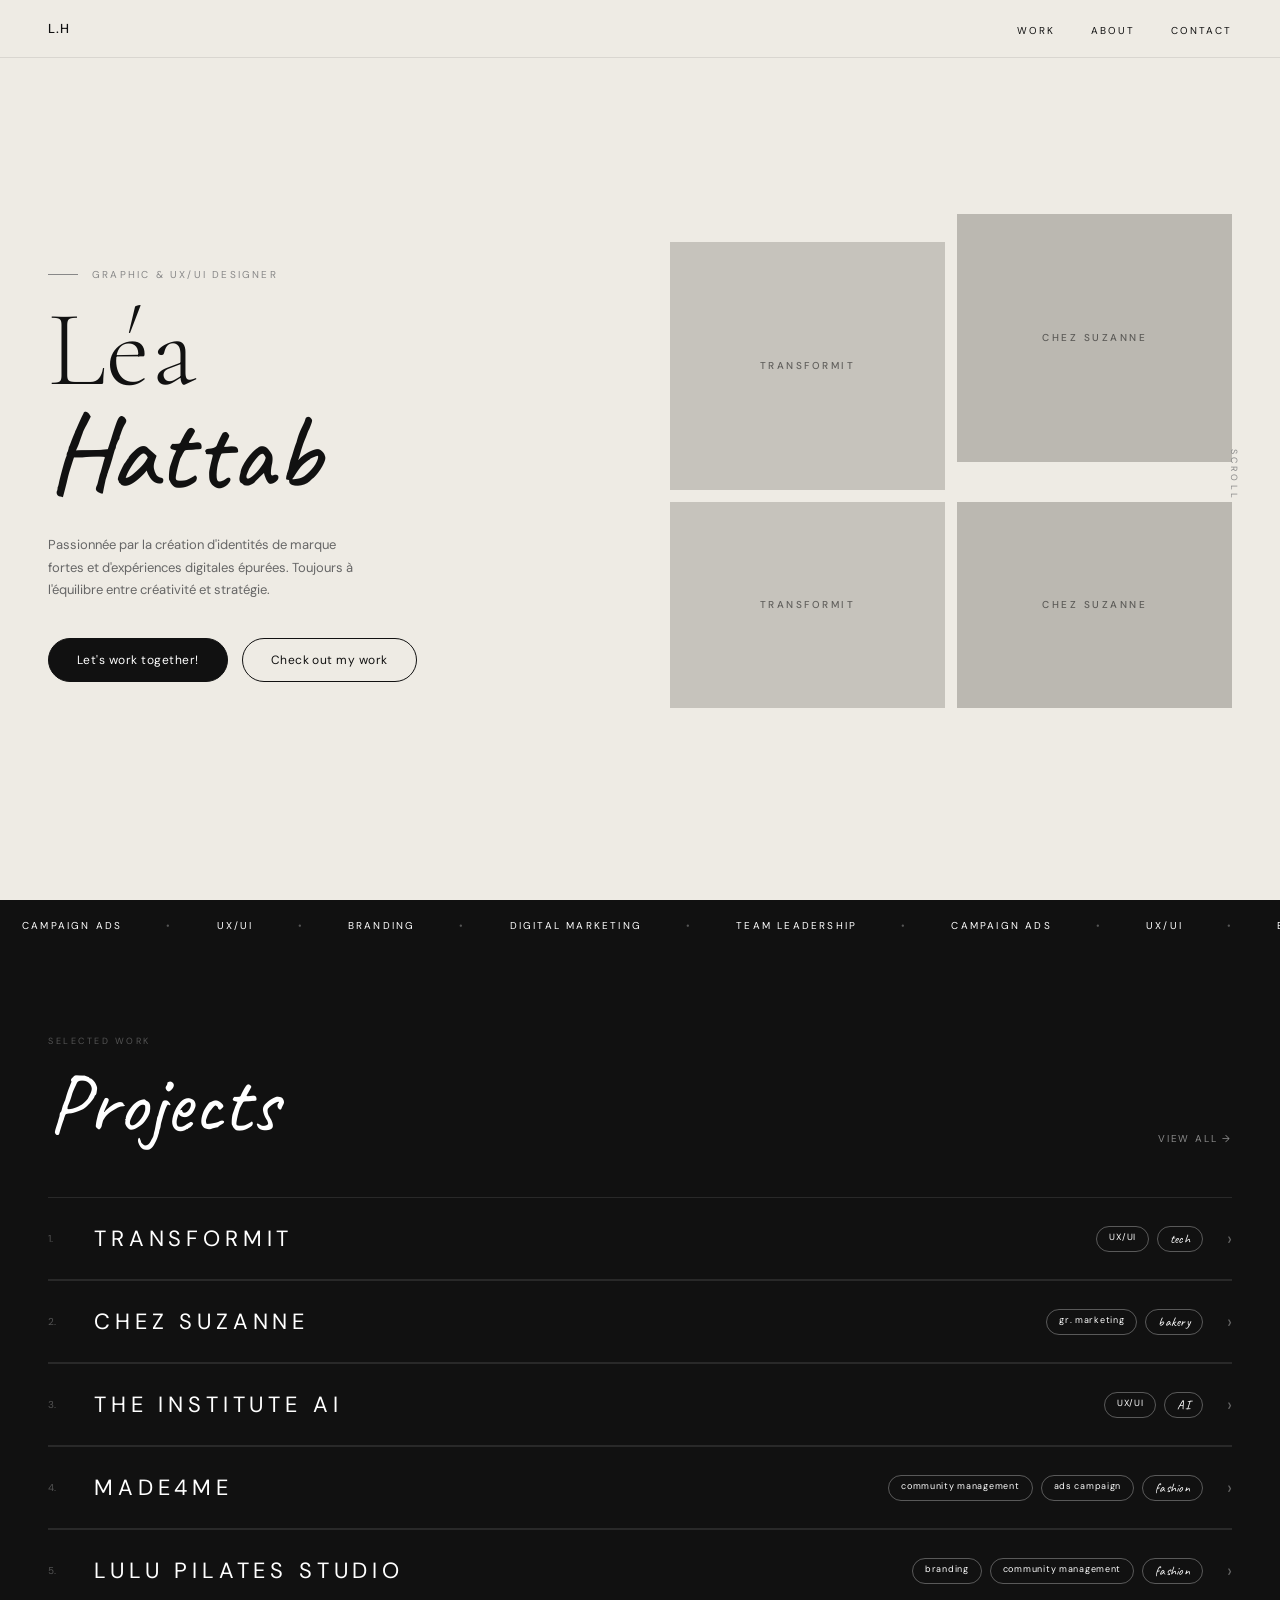
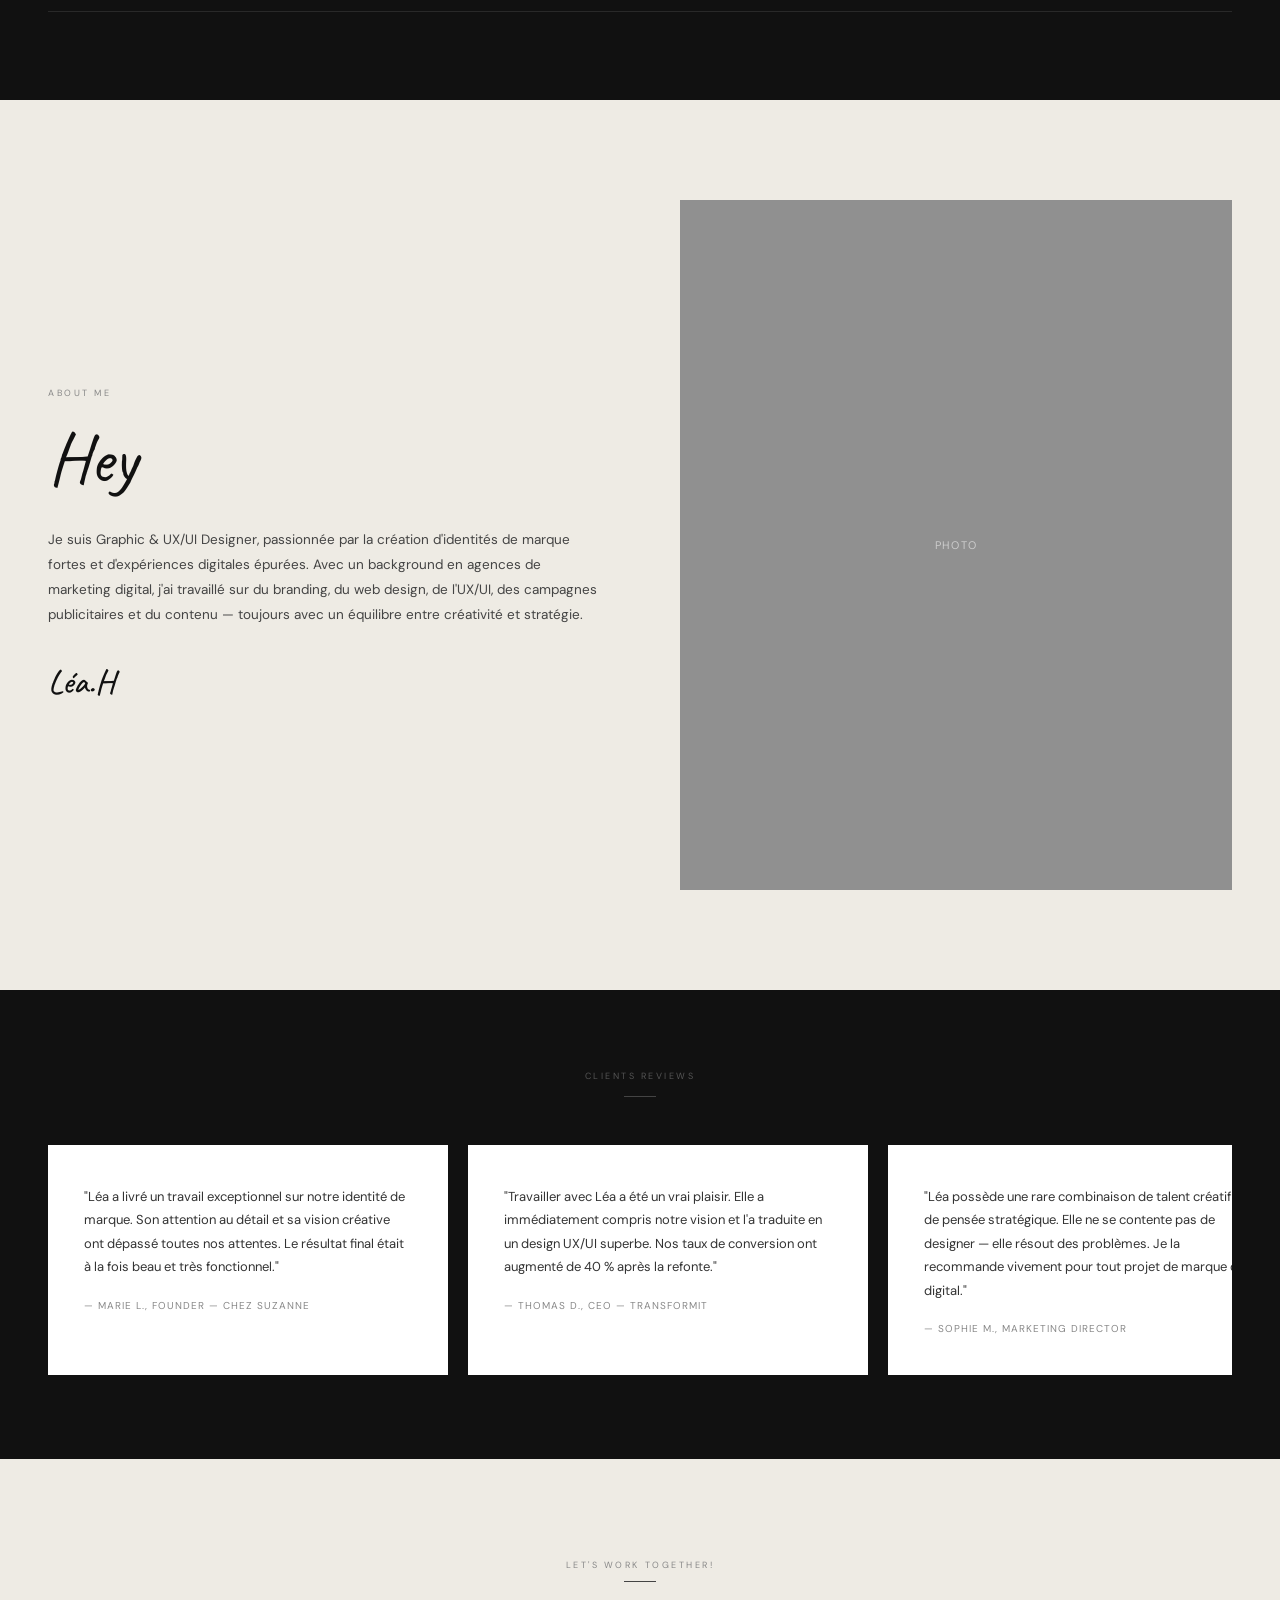
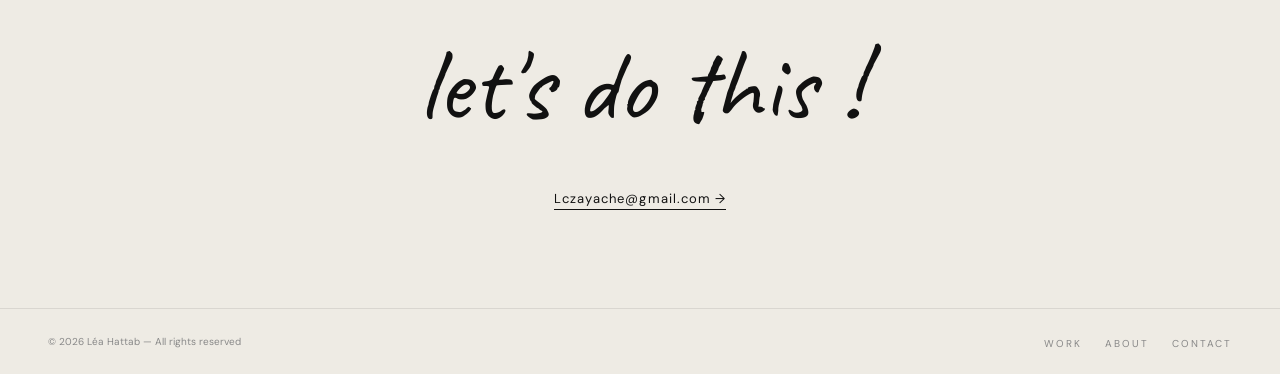
==== index.html @ 06b5f32e "Add index.html and GitHub Pages deploy workflow Renames entry point to index.html and adds Actions w" ====
<!DOCTYPE html>
<html lang="fr">
<head>
  <meta charset="UTF-8">
  <meta name="viewport" content="width=device-width, initial-scale=1.0">
  <title>Léa Hattab — Graphic & UX/UI Designer</title>
  <link rel="preconnect" href="https://fonts.googleapis.com">
  <link rel="preconnect" href="https://fonts.gstatic.com" crossorigin>
  <link href="https://fonts.googleapis.com/css2?family=Cormorant+Garamond:ital,wght@0,300;0,400;1,300;1,400&family=Caveat:wght@400;500;600&family=DM+Sans:ital,wght@0,300;0,400;0,500;1,300&display=swap" rel="stylesheet">
  <style>
    *, *::before, *::after { box-sizing: border-box; margin: 0; padding: 0; }

    :root {
      --cream: #eeebe4;
      --dark:  #111111;
      --gray:  #888888;
      --light-border: rgba(0,0,0,0.09);
      --dark-border:  rgba(255,255,255,0.1);
    }

    html { scroll-behavior: smooth; }

    body {
      font-family: 'DM Sans', sans-serif;
      background: var(--cream);
      color: var(--dark);
      overflow-x: hidden;
    }

    /* ─── PAGES ──────────────────────────────────────── */
    .page { display: none; }
    .page.active { display: block; }

    /* ─── NAV ────────────────────────────────────────── */
    nav {
      position: fixed; top: 0; left: 0; right: 0; z-index: 200;
      display: flex; justify-content: space-between; align-items: center;
      padding: 18px 48px;
      background: var(--cream);
      border-bottom: 1px solid var(--light-border);
    }

    .logo {
      font-family: 'DM Sans', sans-serif;
      font-size: 13px; font-weight: 500;
      letter-spacing: 0.08em;
      text-decoration: none; color: var(--dark); cursor: pointer;
    }

    .nav-links { display: flex; gap: 36px; list-style: none; }
    .nav-links a {
      font-size: 10px; font-weight: 400;
      letter-spacing: 0.2em; text-transform: uppercase;
      text-decoration: none; color: var(--dark);
      transition: opacity .2s;
    }
    .nav-links a:hover { opacity: .45; }

    /* ─── HERO ───────────────────────────────────────── */
    .hero {
      min-height: 100vh;
      padding: 130px 48px 80px;
      display: grid;
      grid-template-columns: 1fr 1fr;
      gap: 60px;
      align-items: center;
    }

    .hero-label {
      display: flex; align-items: center; gap: 14px;
      font-size: 10px; letter-spacing: 0.22em; text-transform: uppercase;
      color: var(--gray); margin-bottom: 20px;
    }
    .hero-label::before {
      content: ''; display: block;
      width: 30px; height: 1px; background: var(--gray);
    }

    .hero-name { margin-bottom: 28px; line-height: 1; }
    .hero-name .first {
      display: block;
      font-family: 'Cormorant Garamond', serif;
      font-weight: 300; font-size: clamp(70px, 9vw, 108px);
      line-height: .9; letter-spacing: .01em;
    }
    .hero-name .last {
      display: block;
      font-family: 'Caveat', cursive;
      font-weight: 500; font-size: clamp(70px, 9vw, 108px);
      line-height: 1;
    }

    .hero-bio {
      font-size: 13px; line-height: 1.75; color: #666;
      max-width: 310px; margin-bottom: 36px;
    }

    .hero-btns { display: flex; gap: 14px; flex-wrap: wrap; }

    .btn-dark {
      background: var(--dark); color: #fff;
      border: 1.5px solid var(--dark);
      padding: 13px 28px; border-radius: 50px;
      font-family: 'DM Sans', sans-serif;
      font-size: 12px; letter-spacing: .04em;
      cursor: pointer; text-decoration: none;
      transition: opacity .2s;
    }
    .btn-dark:hover { opacity: .75; }

    .btn-outline {
      background: transparent; color: var(--dark);
      border: 1.5px solid var(--dark);
      padding: 13px 28px; border-radius: 50px;
      font-family: 'DM Sans', sans-serif;
      font-size: 12px; letter-spacing: .04em;
      cursor: pointer; text-decoration: none;
      transition: background .2s, color .2s;
    }
    .btn-outline:hover { background: var(--dark); color: #fff; }

    /* hero right grid */
    .hero-grid {
      display: grid;
      grid-template-columns: 1fr 1fr;
      gap: 12px;
      position: relative;
    }

    .hg-item {
      background: #c6c3bc;
      display: flex; align-items: center; justify-content: center;
      overflow: hidden; cursor: pointer;
      transition: opacity .2s;
    }
    .hg-item:hover { opacity: .8; }
    .hg-item:nth-child(1) { aspect-ratio: 1/.9; }
    .hg-item:nth-child(2) { aspect-ratio: 1/.9; margin-top: -28px; background: #bbb8b1; }
    .hg-item:nth-child(3) { aspect-ratio: 1/.75; }
    .hg-item:nth-child(4) { aspect-ratio: 1/.75; background: #bbb8b1; }
    .hg-item span {
      font-size: 10px; letter-spacing: .25em; font-weight: 500;
      color: var(--dark); opacity: .55;
    }

    .scroll-hint {
      position: absolute; right: -28px; top: 50%;
      transform: translateY(-50%) rotate(90deg);
      font-size: 9px; letter-spacing: .35em; text-transform: uppercase;
      color: var(--gray); white-space: nowrap;
    }

    /* ─── TICKER ─────────────────────────────────────── */
    .ticker {
      background: var(--dark); padding: 13px 0;
      overflow: hidden; white-space: nowrap;
    }
    .ticker-track {
      display: inline-flex;
      animation: ticker-scroll 22s linear infinite;
    }
    .ticker-item {
      font-size: 10px; letter-spacing: .22em; text-transform: uppercase;
      color: #fff; padding: 0 22px;
    }
    .ticker-sep { color: #555; }
    @keyframes ticker-scroll {
      from { transform: translateX(0); }
      to   { transform: translateX(-50%); }
    }

    /* ─── SECTION SHARED ─────────────────────────────── */
    .section-label {
      font-size: 9px; letter-spacing: .28em; text-transform: uppercase;
      color: var(--gray); margin-bottom: 14px;
    }

    /* ─── PROJECTS LIST ──────────────────────────────── */
    .projects-wrap {
      background: var(--dark); color: #fff;
      padding: 88px 48px 88px;
    }

    .projects-header {
      display: flex; justify-content: space-between;
      align-items: flex-end; margin-bottom: 52px;
    }

    .script-title {
      font-family: 'Caveat', cursive;
      font-weight: 400; font-size: clamp(52px, 7vw, 84px);
      line-height: 1;
    }

    .view-all {
      font-size: 10px; letter-spacing: .18em; text-transform: uppercase;
      color: rgba(255,255,255,.5); text-decoration: none;
      transition: color .2s;
    }
    .view-all:hover { color: #fff; }

    .project-list { list-style: none; }

    .proj-item {
      display: flex; align-items: center; gap: 24px;
      padding: 26px 0;
      border-top: 1px solid var(--dark-border);
      cursor: pointer; text-decoration: none; color: #fff;
      transition: opacity .2s;
    }
    .proj-item:last-child { border-bottom: 1px solid var(--dark-border); }
    .proj-item:hover { opacity: .6; }

    .proj-num { font-size: 10px; color: #555; width: 22px; flex-shrink: 0; }
    .proj-name {
      font-size: clamp(15px, 2.2vw, 22px);
      letter-spacing: .22em; text-transform: uppercase;
      font-weight: 400; flex: 1;
    }
    .proj-tags { display: flex; gap: 8px; flex-wrap: wrap; }

    .tag {
      font-size: 9px; letter-spacing: .08em;
      border: 1px solid rgba(255,255,255,.3);
      border-radius: 50px; padding: 4px 12px;
      white-space: nowrap;
    }
    .tag.cursive {
      font-family: 'Caveat', cursive;
      font-size: 13px; letter-spacing: .02em;
    }

    .proj-arrow { font-size: 18px; opacity: .35; }

    /* ─── ABOUT ──────────────────────────────────────── */
    .about-wrap {
      padding: 100px 48px;
      display: grid; grid-template-columns: 1fr 1fr;
      gap: 80px; align-items: center;
    }

    .about-hey {
      font-family: 'Caveat', cursive;
      font-size: clamp(52px, 7vw, 72px);
      font-weight: 400; margin-bottom: 24px;
    }

    .about-text {
      font-size: 13.5px; line-height: 1.85; color: #444;
      margin-bottom: 32px;
    }

    .about-sig {
      font-family: 'Caveat', cursive;
      font-size: 34px; font-weight: 500;
    }

    .about-photo {
      width: 100%; aspect-ratio: 4/5;
      background: #999; overflow: hidden;
    }
    .about-photo img {
      width: 100%; height: 100%;
      object-fit: cover; filter: grayscale(100%);
    }

    /* ─── REVIEWS ────────────────────────────────────── */
    .reviews-wrap {
      background: var(--dark); color: #fff;
      padding: 80px 48px;
    }
    .reviews-wrap .section-label { color: #555; text-align: center; }

    .divider {
      width: 32px; height: 1px;
      background: #444; margin: 10px auto 48px;
    }

    .reviews-track {
      display: flex; gap: 20px;
      overflow-x: auto; scroll-snap-type: x mandatory;
      scrollbar-width: none; padding-bottom: 4px;
    }
    .reviews-track::-webkit-scrollbar { display: none; }

    .review-card {
      background: #fff; color: var(--dark);
      padding: 40px 36px;
      min-width: 360px; max-width: 400px;
      flex-shrink: 0; scroll-snap-align: start;
    }
    .review-text {
      font-size: 13px; line-height: 1.8; color: #333;
      margin-bottom: 20px;
    }
    .review-author {
      font-size: 10px; letter-spacing: .1em;
      text-transform: uppercase; color: #888;
    }

    /* ─── CONTACT ────────────────────────────────────── */
    .contact-wrap {
      padding: 100px 48px;
      text-align: center;
    }
    .contact-wrap .section-label { margin-bottom: 10px; }

    .contact-title {
      font-family: 'Caveat', cursive;
      font-size: clamp(56px, 9vw, 104px);
      font-weight: 400; line-height: 1.05;
      margin-bottom: 48px;
    }

    .contact-email {
      font-size: 13px; letter-spacing: .08em;
      color: var(--dark); text-decoration: none;
      border-bottom: 1px solid var(--dark);
      padding-bottom: 2px; transition: opacity .2s;
    }
    .contact-email:hover { opacity: .45; }

    /* ─── FOOTER ─────────────────────────────────────── */
    footer {
      border-top: 1px solid var(--light-border);
      padding: 22px 48px;
      display: flex; justify-content: space-between; align-items: center;
    }
    .footer-copy { font-size: 10px; color: var(--gray); }
    .footer-nav { display: flex; gap: 24px; list-style: none; }
    .footer-nav a {
      font-size: 10px; letter-spacing: .18em; text-transform: uppercase;
      text-decoration: none; color: var(--gray);
      cursor: pointer; transition: color .2s;
    }
    .footer-nav a:hover { color: var(--dark); }

    /* ═══════════════════════════════════════════════════
       PROJECT DETAIL PAGES
    ═══════════════════════════════════════════════════ */

    /* project nav */
    .proj-nav {
      position: fixed; top: 0; left: 0; right: 0; z-index: 200;
      display: flex; justify-content: space-between; align-items: center;
      padding: 18px 48px;
      background: var(--cream);
      border-bottom: 1px solid var(--light-border);
    }
    .proj-nav-center {
      display: flex; gap: 28px; align-items: center;
    }
    .proj-nav-link {
      font-size: 10px; letter-spacing: .15em; text-transform: uppercase;
      color: var(--gray); cursor: pointer; transition: color .2s;
      text-decoration: none;
    }
    .proj-nav-link:hover { color: var(--dark); }

    /* project hero */
    .proj-hero {
      padding: 140px 48px 80px;
      background: var(--cream);
      display: flex; justify-content: space-between;
      align-items: flex-start; gap: 60px;
    }
    .proj-hero-left { max-width: 580px; }
    .proj-hero-tag {
      font-size: 10px; letter-spacing: .22em; text-transform: uppercase;
      color: var(--gray); margin-bottom: 18px;
    }
    .proj-hero-title {
      font-family: 'Cormorant Garamond', serif;
      font-weight: 300; font-size: clamp(32px, 4.5vw, 56px);
      line-height: 1.12; margin-bottom: 20px;
    }
    .proj-hero-sub {
      font-size: 13px; line-height: 1.75; color: #555; max-width: 440px;
    }

    /* tags bar */
    .tags-bar {
      background: var(--dark); display: flex;
      overflow-x: auto; scrollbar-width: none;
      border-bottom: 1px solid rgba(255,255,255,.06);
    }
    .tags-bar::-webkit-scrollbar { display: none; }
    .tbar-item {
      padding: 12px 24px;
      font-size: 9px; letter-spacing: .18em; text-transform: uppercase;
      color: rgba(255,255,255,.4); white-space: nowrap;
      border-right: 1px solid rgba(255,255,255,.08);
      cursor: pointer; transition: color .2s;
    }
    .tbar-item.on { color: #fff; }
    .tbar-item:hover { color: rgba(255,255,255,.8); }

    /* quote */
    .proj-quote {
      background: var(--dark); color: #fff;
      padding: 80px 48px; text-align: center;
    }
    .proj-quote blockquote {
      font-family: 'Cormorant Garamond', serif;
      font-style: italic; font-weight: 300;
      font-size: clamp(18px, 2.5vw, 26px);
      line-height: 1.5; letter-spacing: .03em;
      max-width: 680px; margin: 0 auto;
    }

    /* project section */
    .ps {
      padding: 80px 48px;
    }
    .ps.dark { background: var(--dark); color: #fff; }
    .ps.mid  { background: #e5e2db; }

    /* about grid in project */
    .ps-about-grid {
      display: grid; grid-template-columns: 1fr 1fr;
      gap: 60px; align-items: start;
      margin-top: 36px;
    }
    .ps-about-grid p {
      font-size: 14px; line-height: 1.8; color: #444;
      margin-bottom: 16px;
    }
    .ps-about-grid p.lead {
      font-size: 16px; font-weight: 500; color: var(--dark);
    }
    .ps.dark .ps-about-grid p { color: #888; }

    /* problems */
    .prob-list { list-style: none; max-width: 740px; margin-top: 36px; }
    .prob-item {
      display: flex; gap: 32px;
      padding: 32px 0;
      border-top: 1px solid rgba(0,0,0,.08);
    }
    .ps.dark .prob-item { border-top-color: rgba(255,255,255,.07); }
    .prob-num { font-size: 10px; color: #aaa; width: 20px; flex-shrink: 0; padding-top: 3px; }
    .ps.dark .prob-num { color: #444; }
    .prob-body {}
    .prob-title {
      font-size: 10px; letter-spacing: .18em; text-transform: uppercase;
      font-weight: 500; margin-bottom: 10px;
    }
    .prob-text { font-size: 12.5px; line-height: 1.75; color: #666; }
    .ps.dark .prob-text { color: #666; }

    /* approach grid */
    .approach-grid {
      display: grid; grid-template-columns: 1fr 1fr;
      gap: 20px; margin-top: 36px;
    }
    .approach-card {
      background: #e0dcd5;
      padding: 44px 40px;
      min-height: 260px;
      display: flex; flex-direction: column;
      justify-content: flex-start;
    }
    .approach-card.dk { background: var(--dark); color: #fff; }
    .approach-num {
      font-size: 10px; letter-spacing: .18em;
      color: #aaa; margin-bottom: 14px;
    }
    .approach-card.dk .approach-num { color: #444; }
    .approach-card-title {
      font-size: 12px; letter-spacing: .18em;
      text-transform: uppercase; font-weight: 500;
    }
    .approach-sub {
      font-size: 11px; color: #888; line-height: 1.8;
      margin-top: 20px;
    }

    /* mockup row */
    .mockup-row {
      display: grid; grid-template-columns: repeat(3,1fr);
      gap: 14px;
    }
    .mockup-box {
      background: #ccc8c0; aspect-ratio: 4/3;
    }
    .mockup-full {
      width: 100%; aspect-ratio: 16/9;
      background: #1a1a1a;
    }

    /* choices */
    .choices-grid {
      display: grid; grid-template-columns: repeat(3,1fr);
      gap: 48px; margin-top: 36px;
    }
    .choice-title {
      font-size: 10px; letter-spacing: .18em;
      text-transform: uppercase; font-weight: 500;
      margin-bottom: 14px;
    }
    .choice-text {
      font-size: 12.5px; color: #666;
      line-height: 1.75; margin-bottom: 18px;
    }
    .choice-link {
      font-size: 11px; color: var(--dark);
      text-decoration: underline;
    }

    /* next project */
    .next-proj {
      padding: 80px 48px;
      text-align: center;
      border-top: 1px solid var(--light-border);
    }
    .next-label {
      font-size: 9px; letter-spacing: .28em;
      text-transform: uppercase; color: var(--gray);
      margin-bottom: 20px;
    }
    .next-title {
      font-family: 'Caveat', cursive;
      font-size: clamp(48px, 6.5vw, 80px);
      font-weight: 400; cursor: pointer;
      text-decoration: none; color: var(--dark);
      transition: opacity .2s;
      display: inline-block;
    }
    .next-title:hover { opacity: .45; }

    /* ─── RESPONSIVE ─────────────────────────────────── */
    @media (max-width: 860px) {
      nav, .proj-nav { padding: 16px 24px; }

      .hero {
        grid-template-columns: 1fr;
        padding: 110px 24px 60px;
        gap: 40px;
      }
      .scroll-hint { display: none; }

      .projects-wrap, .about-wrap, .reviews-wrap,
      .contact-wrap, .ps { padding-left: 24px; padding-right: 24px; }

      .about-wrap { grid-template-columns: 1fr; gap: 40px; }
      .about-photo { order: -1; aspect-ratio: 16/9; }

      .approach-grid { grid-template-columns: 1fr; }
      .choices-grid  { grid-template-columns: 1fr; gap: 32px; }
      .mockup-row    { grid-template-columns: 1fr; }

      .ps-about-grid { grid-template-columns: 1fr; gap: 24px; }

      .proj-hero {
        flex-direction: column; gap: 32px;
        padding: 120px 24px 60px;
      }

      footer { flex-direction: column; gap: 14px; text-align: center; }
    }
  </style>
</head>
<body>

<!-- ══════════════════════════════════════════════
     HOMEPAGE
══════════════════════════════════════════════ -->
<div id="homepage" class="page active">

  <nav>
    <span class="logo" onclick="show('homepage')">L.H</span>
    <ul class="nav-links">
      <li><a href="#projects" onclick="show('homepage')">Work</a></li>
      <li><a href="#about"    onclick="show('homepage')">About</a></li>
      <li><a href="#contact"  onclick="show('homepage')">Contact</a></li>
    </ul>
  </nav>

  <!-- HERO -->
  <section class="hero">
    <div>
      <div class="hero-label">Graphic &amp; UX/UI Designer</div>
      <div class="hero-name">
        <span class="first">Léa</span>
        <span class="last">Hattab</span>
      </div>
      <p class="hero-bio">Passionnée par la création d'identités de marque fortes et d'expériences digitales épurées. Toujours à l'équilibre entre créativité et stratégie.</p>
      <div class="hero-btns">
        <a href="#contact" class="btn-dark"    onclick="show('homepage')">Let's work together!</a>
        <a href="#projects" class="btn-outline" onclick="show('homepage')">Check out my work</a>
      </div>
    </div>

    <div>
      <div class="hero-grid">
        <div class="hg-item" onclick="show('project-transformit')">
          <span>TRANSFORMIT</span>
        </div>
        <div class="hg-item" onclick="show('project-chezsuzanne')">
          <span>CHEZ SUZANNE</span>
        </div>
        <div class="hg-item" onclick="show('project-transformit')">
          <span>TRANSFORMIT</span>
        </div>
        <div class="hg-item" onclick="show('project-chezsuzanne')">
          <span>CHEZ SUZANNE</span>
        </div>
        <span class="scroll-hint">Scroll</span>
      </div>
    </div>
  </section>

  <!-- TICKER -->
  <div class="ticker">
    <div class="ticker-track">
      <span class="ticker-item">CAMPAIGN ADS</span>
      <span class="ticker-item ticker-sep">•</span>
      <span class="ticker-item">UX/UI</span>
      <span class="ticker-item ticker-sep">•</span>
      <span class="ticker-item">BRANDING</span>
      <span class="ticker-item ticker-sep">•</span>
      <span class="ticker-item">DIGITAL MARKETING</span>
      <span class="ticker-item ticker-sep">•</span>
      <span class="ticker-item">TEAM LEADERSHIP</span>
      <span class="ticker-item ticker-sep">•</span>
      <span class="ticker-item">CAMPAIGN ADS</span>
      <span class="ticker-item ticker-sep">•</span>
      <span class="ticker-item">UX/UI</span>
      <span class="ticker-item ticker-sep">•</span>
      <span class="ticker-item">BRANDING</span>
      <span class="ticker-item ticker-sep">•</span>
      <span class="ticker-item">DIGITAL MARKETING</span>
      <span class="ticker-item ticker-sep">•</span>
      <span class="ticker-item">TEAM LEADERSHIP</span>
      <span class="ticker-item ticker-sep">•</span>
    </div>
  </div>

  <!-- PROJECTS -->
  <section class="projects-wrap" id="projects">
    <div class="section-label" style="color:#555;">Selected Work</div>
    <div class="projects-header">
      <h2 class="script-title">Projects</h2>
      <a href="#" class="view-all">View All →</a>
    </div>
    <ul class="project-list">
      <li>
        <a class="proj-item" onclick="show('project-transformit')">
          <span class="proj-num">1.</span>
          <span class="proj-name">Transformit</span>
          <div class="proj-tags">
            <span class="tag">UX/UI</span>
            <span class="tag cursive">tech</span>
          </div>
          <span class="proj-arrow">›</span>
        </a>
      </li>
      <li>
        <a class="proj-item" onclick="show('project-chezsuzanne')">
          <span class="proj-num">2.</span>
          <span class="proj-name">Chez Suzanne</span>
          <div class="proj-tags">
            <span class="tag">gr. marketing</span>
            <span class="tag cursive">bakery</span>
          </div>
          <span class="proj-arrow">›</span>
        </a>
      </li>
      <li>
        <a class="proj-item" onclick="show('homepage')">
          <span class="proj-num">3.</span>
          <span class="proj-name">The Institute AI</span>
          <div class="proj-tags">
            <span class="tag">UX/UI</span>
            <span class="tag cursive">AI</span>
          </div>
          <span class="proj-arrow">›</span>
        </a>
      </li>
      <li>
        <a class="proj-item" onclick="show('homepage')">
          <span class="proj-num">4.</span>
          <span class="proj-name">Made4Me</span>
          <div class="proj-tags">
            <span class="tag">community management</span>
            <span class="tag">ads campaign</span>
            <span class="tag cursive">fashion</span>
          </div>
          <span class="proj-arrow">›</span>
        </a>
      </li>
      <li>
        <a class="proj-item" onclick="show('homepage')">
          <span class="proj-num">5.</span>
          <span class="proj-name">Lulu Pilates Studio</span>
          <div class="proj-tags">
            <span class="tag">branding</span>
            <span class="tag">community management</span>
            <span class="tag cursive">fashion</span>
          </div>
          <span class="proj-arrow">›</span>
        </a>
      </li>
    </ul>
  </section>

  <!-- ABOUT -->
  <section class="about-wrap" id="about">
    <div>
      <div class="section-label">About Me</div>
      <h2 class="about-hey">Hey</h2>
      <p class="about-text">Je suis Graphic &amp; UX/UI Designer, passionnée par la création d'identités de marque fortes et d'expériences digitales épurées. Avec un background en agences de marketing digital, j'ai travaillé sur du branding, du web design, de l'UX/UI, des campagnes publicitaires et du contenu — toujours avec un équilibre entre créativité et stratégie.</p>
      <div class="about-sig">Léa.H</div>
    </div>
    <div class="about-photo">
      <!-- Replace src with actual photo path -->
      <div style="width:100%;height:100%;background:#909090;display:flex;align-items:center;justify-content:center;">
        <span style="font-size:11px;letter-spacing:.1em;color:#ccc;text-transform:uppercase;">Photo</span>
      </div>
    </div>
  </section>

  <!-- REVIEWS -->
  <section class="reviews-wrap">
    <div class="section-label">Clients Reviews</div>
    <div class="divider"></div>
    <div class="reviews-track">
      <div class="review-card">
        <p class="review-text">"Léa a livré un travail exceptionnel sur notre identité de marque. Son attention au détail et sa vision créative ont dépassé toutes nos attentes. Le résultat final était à la fois beau et très fonctionnel."</p>
        <div class="review-author">— Marie L., Founder — Chez Suzanne</div>
      </div>
      <div class="review-card">
        <p class="review-text">"Travailler avec Léa a été un vrai plaisir. Elle a immédiatement compris notre vision et l'a traduite en un design UX/UI superbe. Nos taux de conversion ont augmenté de 40 % après la refonte."</p>
        <div class="review-author">— Thomas D., CEO — TransformIt</div>
      </div>
      <div class="review-card">
        <p class="review-text">"Léa possède une rare combinaison de talent créatif et de pensée stratégique. Elle ne se contente pas de designer — elle résout des problèmes. Je la recommande vivement pour tout projet de marque ou digital."</p>
        <div class="review-author">— Sophie M., Marketing Director</div>
      </div>
    </div>
  </section>

  <!-- CONTACT -->
  <section class="contact-wrap" id="contact">
    <div class="section-label">Let's Work Together!</div>
    <div class="divider"></div>
    <h2 class="contact-title">let's do this !</h2>
    <a href="mailto:lczayache@gmail.com" class="contact-email">Lczayache@gmail.com →</a>
  </section>

  <footer>
    <span class="footer-copy">© 2026 Léa Hattab — All rights reserved</span>
    <ul class="footer-nav">
      <li><a onclick="show('homepage');scrollTo('#projects')">Work</a></li>
      <li><a onclick="show('homepage');scrollTo('#about')">About</a></li>
      <li><a href="mailto:lczayache@gmail.com">Contact</a></li>
    </ul>
  </footer>
</div>


<!-- ══════════════════════════════════════════════
     PROJECT — TRANSFORMIT
══════════════════════════════════════════════ -->
<div id="project-transformit" class="page">

  <nav class="proj-nav">
    <span class="logo" onclick="show('homepage')">L.H</span>
    <div class="proj-nav-center">
      <span class="proj-nav-link" onclick="show('project-chezsuzanne')">← Chez Suzanne</span>
      <span class="proj-nav-link" onclick="show('project-chezsuzanne')">Chez Suzanne →</span>
    </div>
    <a href="mailto:lczayache@gmail.com" class="btn-outline" style="font-size:11px;padding:10px 22px;">Blog this</a>
  </nav>

  <div class="proj-hero">
    <div class="proj-hero-left">
      <div class="proj-hero-tag">UX/UI — Tech</div>
      <h1 class="proj-hero-title">TransfOrmIt — Turning Your Ambitions Into Concrete Projects</h1>
      <p class="proj-hero-sub">Identification stratégique des opportunités de croissance, technologies de transformation, et projets à fort potentiel. Parfaitement alignés avec les besoins des investisseurs.</p>
    </div>
  </div>

  <div class="tags-bar">
    <span class="tbar-item on">BRAND &amp; CREATION</span>
    <span class="tbar-item">STRATEGY / TOOLS</span>
    <span class="tbar-item on">UX/UI</span>
    <span class="tbar-item">BLOG</span>
    <span class="tbar-item on">INFO</span>
    <span class="tbar-item">TECHNOLOGIES</span>
  </div>

  <div class="proj-quote">
    <blockquote>"STANDING OUT IN A CROWDED, OUTDATED MARKET"</blockquote>
  </div>

  <!-- ABOUT -->
  <div class="ps">
    <div class="section-label">About</div>
    <div class="ps-about-grid">
      <div>
        <p>Conception d'une landing page moderne from scratch pour une firme de consulting tech qui connecte l'innovation israélienne et l'investissement européen.</p>
        <p>Avec une présence digitale inexistante, le défi était de créer un site qui communique immédiatement autorité, confiance et innovation — et qui se démarque dans un marché encombré et vieillissant.</p>
      </div>
      <div></div>
    </div>
  </div>

  <!-- PROBLEMS -->
  <div class="ps dark">
    <div class="section-label" style="color:#444;">The Problems</div>
    <ul class="prob-list">
      <li class="prob-item">
        <span class="prob-num">01</span>
        <div class="prob-body">
          <div class="prob-title">No Existing Digital Presence</div>
          <p class="prob-text">Aucun logo, aucun site, aucun asset digital. Tout était à créer de zéro pour établir une identité professionnelle claire et cohérente.</p>
        </div>
      </li>
      <li class="prob-item">
        <span class="prob-num">02</span>
        <div class="prob-body">
          <div class="prob-title">Old-School Competition</div>
          <p class="prob-text">Tous les concurrents sur ce marché ont le même style dépassé : sites statiques, images stock génériques, blocs de texte lourds, aucune personnalité visuelle. Une opportunité claire de se démarquer.</p>
        </div>
      </li>
      <li class="prob-item">
        <span class="prob-num">03</span>
        <div class="prob-body">
          <div class="prob-title">Dual Audience: Israel &amp; Europe</div>
          <p class="prob-text">Le message devait s'adresser simultanément aux professionnels tech israéliens et aux investisseurs institutionnels européens — deux audiences aux attentes visuelles et culturelles très différentes.</p>
        </div>
      </li>
    </ul>
  </div>

  <!-- HOW I APPROACHED IT -->
  <div class="ps">
    <div class="section-label">How I Approached It</div>
    <div class="approach-grid">
      <div class="approach-card">
        <div class="approach-num">01</div>
        <div class="approach-card-title">Research</div>
      </div>
      <div class="approach-card dk">
        <div class="approach-num">02</div>
        <div class="approach-card-title">Brief &amp; Strategy</div>
        <div class="approach-sub">
          Deep dive dans le brief :<br>
          Objectifs business<br>
          Profiling audience<br>
          Architecture de contenu<br>
          Brand voice requirements
        </div>
      </div>
      <div class="approach-card">
        <div class="approach-num">03</div>
        <div class="approach-card-title">Wireframes</div>
      </div>
      <div class="approach-card">
        <div class="approach-num">04</div>
        <div class="approach-card-title">UI Design</div>
      </div>
    </div>
  </div>

  <!-- MOCKUPS -->
  <div class="ps mid">
    <div class="mockup-row">
      <div class="mockup-box"></div>
      <div class="mockup-box"></div>
      <div class="mockup-box"></div>
    </div>
  </div>

  <!-- WHY I MADE THESE CHOICES -->
  <div class="ps">
    <div class="section-label">Why I Made These Choices</div>
    <div class="choices-grid">
      <div>
        <div class="choice-title">Dynamic Hero Section</div>
        <p class="choice-text">Typographie bold associée au mouvement pour signaler l'innovation immédiatement. Les fonds sombres créent un contraste premium que les concurrents n'ont pas.</p>
        <a href="#" class="choice-link">Read more ↗</a>
      </div>
      <div>
        <div class="choice-title">Logo-First Design System</div>
        <p class="choice-text">Avant de concevoir la page, j'ai créé un logo minimaliste clean fonctionnant sur tous les supports. Il ancre tout le langage visuel du projet.</p>
        <a href="#" class="choice-link">Read more ↗</a>
      </div>
      <div>
        <div class="choice-title">Clear Value Propositions</div>
        <p class="choice-text">Chaque section est structurée autour d'un message clair — pas seulement visuel — pour que les deux audiences comprennent l'offre immédiatement.</p>
        <a href="#" class="choice-link">Read more ↗</a>
      </div>
    </div>
  </div>

  <!-- KEY TAKEAWAYS -->
  <div class="ps dark">
    <div class="section-label" style="color:#444;">Key Takeaways</div>
    <ul class="prob-list">
      <li class="prob-item">
        <span class="prob-num">01</span>
        <div class="prob-body">
          <div class="prob-title">No Existing Digital Presence</div>
          <p class="prob-text">Partir de zéro oblige à poser chaque décision de design de façon intentionnelle et systémique.</p>
        </div>
      </li>
      <li class="prob-item">
        <span class="prob-num">02</span>
        <div class="prob-body">
          <div class="prob-title">Old-School Competition</div>
          <p class="prob-text">Dans un marché visuellement dépassé, un design moderne et affirmé devient lui-même un argument de vente.</p>
        </div>
      </li>
      <li class="prob-item">
        <span class="prob-num">03</span>
        <div class="prob-body">
          <div class="prob-title">Dual Audience: Israel &amp; Europe</div>
          <p class="prob-text">Un langage visuel universel et neutre permet de s'adresser à plusieurs cultures sans perdre en impact.</p>
        </div>
      </li>
      <li class="prob-item">
        <span class="prob-num">04</span>
        <div class="prob-body">
          <div class="prob-title">Brand Before Website</div>
          <p class="prob-text">Créer le logo et le système de design en amont a rendu la conception du site beaucoup plus fluide et cohérente.</p>
        </div>
      </li>
    </ul>
  </div>

  <!-- FINAL MOCKUP -->
  <div class="ps">
    <div class="mockup-full"></div>
  </div>

  <!-- NEXT PROJECT -->
  <div class="next-proj">
    <div class="next-label">Next Project</div>
    <a class="next-title" onclick="show('project-chezsuzanne')">Next project</a>
  </div>

  <!-- CTA -->
  <div class="contact-wrap" style="padding-top:60px;padding-bottom:60px;">
    <h2 class="contact-title">let's do this !</h2>
    <a href="mailto:lczayache@gmail.com" class="contact-email">Lczayache@gmail.com →</a>
  </div>

  <footer>
    <span class="footer-copy">© 2026 Léa Hattab — All rights reserved</span>
    <ul class="footer-nav">
      <li><a onclick="show('homepage')">Work</a></li>
      <li><a onclick="show('homepage')">About</a></li>
      <li><a href="mailto:lczayache@gmail.com">Contact</a></li>
    </ul>
  </footer>
</div>


<!-- ══════════════════════════════════════════════
     PROJECT — CHEZ SUZANNE
══════════════════════════════════════════════ -->
<div id="project-chezsuzanne" class="page">

  <nav class="proj-nav">
    <span class="logo" onclick="show('homepage')">L.H</span>
    <div class="proj-nav-center">
      <span class="proj-nav-link" onclick="show('project-transformit')">← TransformIt</span>
      <span class="proj-nav-link" onclick="show('homepage')">Retour →</span>
    </div>
    <a href="mailto:lczayache@gmail.com" class="btn-outline" style="font-size:11px;padding:10px 22px;">Blog this</a>
  </nav>

  <div class="proj-hero">
    <div class="proj-hero-left">
      <div class="proj-hero-tag">Gr. Marketing — Bakery</div>
      <h1 class="proj-hero-title">Chez Suzanne</h1>
      <p class="proj-hero-sub">A Full Brand Identity Redesign For A Café &amp; Bakery Built Around Nostalgie, A Grandmother's Memory, And The Idea Of "A Baker's Breath/Cabin."</p>
    </div>
  </div>

  <div class="tags-bar">
    <span class="tbar-item on">BRAND &amp; CREATION</span>
    <span class="tbar-item">STRATEGY / TOOLS</span>
    <span class="tbar-item">UX/UI</span>
    <span class="tbar-item">BLOG</span>
    <span class="tbar-item on">INFO</span>
    <span class="tbar-item">TECHNOLOGIES</span>
  </div>

  <div class="proj-quote">
    <blockquote>"A TRIBUTE TO SUZANNE — A GRANDMOTHER, A BAKER, A MEMORY."</blockquote>
  </div>

  <!-- ABOUT -->
  <div class="ps">
    <div class="section-label">About</div>
    <div class="ps-about-grid">
      <div>
        <p class="lead">More Than A Bakery. A Family Memory.</p>
        <p>Chez Suzanne porte le nom de leur grand-mère — une femme qui cuisinait avec amour et emmenait ses petits-enfants "à la baine" chaque été. La marque porte son nom comme un hommage, un merci, un souvenir.</p>
        <p>L'identité existante se résumait à un logo vieillissant qui ne reflétait plus la chaleur et la qualité de la boulangerie. L'objectif : restaurer l'authenticité tout en préservant l'idée originale — la nostalgie, l'histoire familiale, la grand-mère plus présente que jamais.</p>
      </div>
      <div></div>
    </div>
  </div>

  <!-- PROBLEMS -->
  <div class="ps dark">
    <div class="section-label" style="color:#444;">The Problems</div>
    <ul class="prob-list">
      <li class="prob-item">
        <span class="prob-num">01</span>
        <div class="prob-body">
          <div class="prob-title">No Existing Digital Presence</div>
          <p class="prob-text">Aucun logo moderne, aucun asset digital cohérent. Tout était à reconstruire pour refléter l'âme de la boulangerie et son histoire.</p>
        </div>
      </li>
      <li class="prob-item">
        <span class="prob-num">02</span>
        <div class="prob-body">
          <div class="prob-title">Old-School Competition</div>
          <p class="prob-text">Le marché des boulangeries artisanales est saturé de codes visuels génériques. L'identité de Chez Suzanne devait raconter une histoire unique pour se distinguer.</p>
        </div>
      </li>
      <li class="prob-item">
        <span class="prob-num">03</span>
        <div class="prob-body">
          <div class="prob-title">Dual Audience: Israel &amp; Europe</div>
          <p class="prob-text">La marque devait parler aussi bien aux clients locaux israéliens qu'aux touristes et foodies européens, avec des sensibilités culturelles très différentes.</p>
        </div>
      </li>
    </ul>
  </div>

  <!-- HOW I APPROACHED IT -->
  <div class="ps">
    <div class="section-label">How I Approached It</div>
    <div class="approach-grid">
      <div class="approach-card">
        <div class="approach-num">01</div>
        <div class="approach-card-title">Research</div>
      </div>
      <div class="approach-card dk">
        <div class="approach-num">02</div>
        <div class="approach-card-title">Brief &amp; Strategy</div>
        <div class="approach-sub">
          Deep dive dans le brief :<br>
          Objectifs business<br>
          Profiling audience<br>
          Architecture de contenu<br>
          Brand voice requirements
        </div>
      </div>
      <div class="approach-card">
        <div class="approach-num">03</div>
        <div class="approach-card-title">Wireframes</div>
      </div>
      <div class="approach-card">
        <div class="approach-num">04</div>
        <div class="approach-card-title">UI Design</div>
      </div>
    </div>
  </div>

  <!-- MOCKUPS -->
  <div class="ps mid">
    <div class="mockup-row">
      <div class="mockup-box"></div>
      <div class="mockup-box"></div>
      <div class="mockup-box"></div>
    </div>
  </div>

  <!-- WHY I MADE THESE CHOICES -->
  <div class="ps">
    <div class="section-label">Why I Made These Choices</div>
    <div class="choices-grid">
      <div>
        <div class="choice-title">Dynamic Hero Section</div>
        <p class="choice-text">Typographie chaleureuse et nostalgique associée à des éléments artisanaux pour évoquer immédiatement l'héritage familial. Tons crème et chauds qui rappellent les viennoiseries fraîches.</p>
        <a href="#" class="choice-link">Read more ↗</a>
      </div>
      <div>
        <div class="choice-title">Logo-First Design System</div>
        <p class="choice-text">Le logo a été repensé avec un style script qui évoque l'écriture manuscrite — une touche personnelle qui connecte à l'héritage de la grand-mère et à l'esprit artisan de la boulangerie.</p>
        <a href="#" class="choice-link">Read more ↗</a>
      </div>
      <div>
        <div class="choice-title">Clear Value Propositions</div>
        <p class="choice-text">Chaque touchpoint renforce l'histoire émotionnelle de Suzanne — du packaging aux réseaux sociaux, pour que la marque reste cohérente et mémorable sur tous les supports.</p>
        <a href="#" class="choice-link">Read more ↗</a>
      </div>
    </div>
  </div>

  <!-- KEY TAKEAWAYS -->
  <div class="ps dark">
    <div class="section-label" style="color:#444;">Key Takeaways</div>
    <ul class="prob-list">
      <li class="prob-item">
        <span class="prob-num">01</span>
        <div class="prob-body">
          <div class="prob-title">No Existing Digital Presence</div>
          <p class="prob-text">Repartir de zéro a permis de créer un système visuel vraiment cohérent, du logo aux templates réseaux sociaux.</p>
        </div>
      </li>
      <li class="prob-item">
        <span class="prob-num">02</span>
        <div class="prob-body">
          <div class="prob-title">Old-School Competition</div>
          <p class="prob-text">La refonte a positionné Chez Suzanne très au-dessus du bruit visuel ambiant dans le secteur boulangerie.</p>
        </div>
      </li>
      <li class="prob-item">
        <span class="prob-num">03</span>
        <div class="prob-body">
          <div class="prob-title">Dual Audience: Israel &amp; Europe</div>
          <p class="prob-text">Un langage visuel universel et chaleureux a résonné aussi bien avec les clients locaux qu'internationaux.</p>
        </div>
      </li>
      <li class="prob-item">
        <span class="prob-num">04</span>
        <div class="prob-body">
          <div class="prob-title">Emotion Before Aesthetics</div>
          <p class="prob-text">Ancrer le design dans une histoire vraie a rendu toutes les décisions visuelles plus naturelles — et plus impactantes.</p>
        </div>
      </li>
    </ul>
  </div>

  <!-- FINAL MOCKUP -->
  <div class="ps">
    <div class="mockup-full"></div>
  </div>

  <!-- NEXT PROJECT -->
  <div class="next-proj">
    <div class="next-label">Next Project</div>
    <a class="next-title" onclick="show('project-transformit')">Next project</a>
  </div>

  <!-- CTA -->
  <div class="contact-wrap" style="padding-top:60px;padding-bottom:60px;">
    <h2 class="contact-title">let's do this !</h2>
    <a href="mailto:lczayache@gmail.com" class="contact-email">Lczayache@gmail.com →</a>
  </div>

  <footer>
    <span class="footer-copy">© 2026 Léa Hattab — All rights reserved</span>
    <ul class="footer-nav">
      <li><a onclick="show('homepage')">Work</a></li>
      <li><a onclick="show('homepage')">About</a></li>
      <li><a href="mailto:lczayache@gmail.com">Contact</a></li>
    </ul>
  </footer>
</div>

<script>
  function show(id) {
    document.querySelectorAll('.page').forEach(p => p.classList.remove('active'));
    document.getElementById(id).classList.add('active');
    window.scrollTo({ top: 0, behavior: 'instant' });
  }
</script>
</body>
</html>
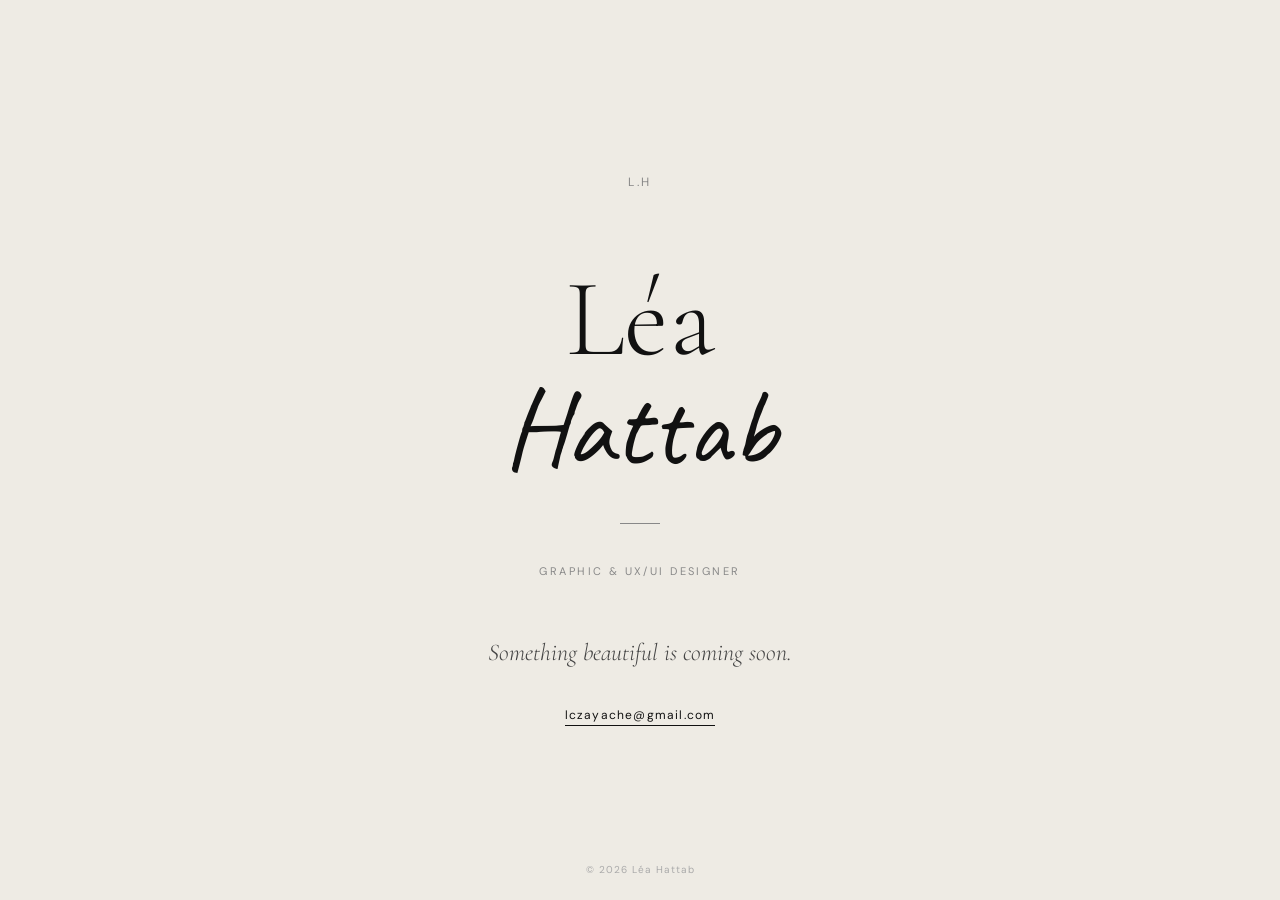
==== commit 6a45448c: "Replace site with coming soon page" ====
--- a/index.html
+++ b/index.html
@@ -1,1168 +1,94 @@
 <!DOCTYPE html>
-<html lang="fr">
+<html lang="en">
 <head>
   <meta charset="UTF-8">
   <meta name="viewport" content="width=device-width, initial-scale=1.0">
-  <title>Léa Hattab — Graphic & UX/UI Designer</title>
+  <title>Léa Hattab — Coming Soon</title>
   <link rel="preconnect" href="https://fonts.googleapis.com">
   <link rel="preconnect" href="https://fonts.gstatic.com" crossorigin>
-  <link href="https://fonts.googleapis.com/css2?family=Cormorant+Garamond:ital,wght@0,300;0,400;1,300;1,400&family=Caveat:wght@400;500;600&family=DM+Sans:ital,wght@0,300;0,400;0,500;1,300&display=swap" rel="stylesheet">
+  <link href="https://fonts.googleapis.com/css2?family=Cormorant+Garamond:ital,wght@0,300;1,300&family=Caveat:wght@400&family=DM+Sans:wght@300;400&display=swap" rel="stylesheet">
   <style>
     *, *::before, *::after { box-sizing: border-box; margin: 0; padding: 0; }
-
-    :root {
-      --cream: #eeebe4;
-      --dark:  #111111;
-      --gray:  #888888;
-      --light-border: rgba(0,0,0,0.09);
-      --dark-border:  rgba(255,255,255,0.1);
-    }
-
-    html { scroll-behavior: smooth; }
-
     body {
       font-family: 'DM Sans', sans-serif;
-      background: var(--cream);
-      color: var(--dark);
-      overflow-x: hidden;
+      background: #eeebe4;
+      color: #111;
+      min-height: 100vh;
+      display: flex;
+      flex-direction: column;
+      align-items: center;
+      justify-content: center;
+      text-align: center;
+      padding: 40px 24px;
     }
-
-    /* ─── PAGES ──────────────────────────────────────── */
-    .page { display: none; }
-    .page.active { display: block; }
-
-    /* ─── NAV ────────────────────────────────────────── */
-    nav {
-      position: fixed; top: 0; left: 0; right: 0; z-index: 200;
-      display: flex; justify-content: space-between; align-items: center;
-      padding: 18px 48px;
-      background: var(--cream);
-      border-bottom: 1px solid var(--light-border);
+    .logo {
+      font-size: 12px;
+      letter-spacing: 0.2em;
+      text-transform: uppercase;
+      color: #888;
+      margin-bottom: 80px;
     }
-
-    .logo {
-      font-family: 'DM Sans', sans-serif;
-      font-size: 13px; font-weight: 500;
-      letter-spacing: 0.08em;
-      text-decoration: none; color: var(--dark); cursor: pointer;
+    .name {
+      font-family: 'Cormorant Garamond', serif;
+      font-weight: 300;
+      font-size: clamp(56px, 10vw, 110px);
+      line-height: 0.9;
+      margin-bottom: 4px;
     }
-
-    .nav-links { display: flex; gap: 36px; list-style: none; }
-    .nav-links a {
-      font-size: 10px; font-weight: 400;
-      letter-spacing: 0.2em; text-transform: uppercase;
-      text-decoration: none; color: var(--dark);
-      transition: opacity .2s;
-    }
-    .nav-links a:hover { opacity: .45; }
-
-    /* ─── HERO ───────────────────────────────────────── */
-    .hero {
-      min-height: 100vh;
-      padding: 130px 48px 80px;
-      display: grid;
-      grid-template-columns: 1fr 1fr;
-      gap: 60px;
-      align-items: center;
-    }
-
-    .hero-label {
-      display: flex; align-items: center; gap: 14px;
-      font-size: 10px; letter-spacing: 0.22em; text-transform: uppercase;
-      color: var(--gray); margin-bottom: 20px;
-    }
-    .hero-label::before {
-      content: ''; display: block;
-      width: 30px; height: 1px; background: var(--gray);
-    }
-
-    .hero-name { margin-bottom: 28px; line-height: 1; }
-    .hero-name .first {
-      display: block;
-      font-family: 'Cormorant Garamond', serif;
-      font-weight: 300; font-size: clamp(70px, 9vw, 108px);
-      line-height: .9; letter-spacing: .01em;
-    }
-    .hero-name .last {
-      display: block;
+    .name-script {
       font-family: 'Caveat', cursive;
-      font-weight: 500; font-size: clamp(70px, 9vw, 108px);
+      font-weight: 400;
+      font-size: clamp(56px, 10vw, 110px);
       line-height: 1;
     }
-
-    .hero-bio {
-      font-size: 13px; line-height: 1.75; color: #666;
-      max-width: 310px; margin-bottom: 36px;
+    .line {
+      width: 40px;
+      height: 1px;
+      background: #888;
+      margin: 40px auto;
     }
-
-    .hero-btns { display: flex; gap: 14px; flex-wrap: wrap; }
-
-    .btn-dark {
-      background: var(--dark); color: #fff;
-      border: 1.5px solid var(--dark);
-      padding: 13px 28px; border-radius: 50px;
-      font-family: 'DM Sans', sans-serif;
-      font-size: 12px; letter-spacing: .04em;
-      cursor: pointer; text-decoration: none;
-      transition: opacity .2s;
+    .tagline {
+      font-size: 11px;
+      letter-spacing: 0.22em;
+      text-transform: uppercase;
+      color: #888;
+      margin-bottom: 60px;
     }
-    .btn-dark:hover { opacity: .75; }
-
-    .btn-outline {
-      background: transparent; color: var(--dark);
-      border: 1.5px solid var(--dark);
-      padding: 13px 28px; border-radius: 50px;
-      font-family: 'DM Sans', sans-serif;
-      font-size: 12px; letter-spacing: .04em;
-      cursor: pointer; text-decoration: none;
-      transition: background .2s, color .2s;
+    .coming {
+      font-family: 'Cormorant Garamond', serif;
+      font-style: italic;
+      font-size: clamp(18px, 2.5vw, 24px);
+      font-weight: 300;
+      color: #444;
+      margin-bottom: 40px;
     }
-    .btn-outline:hover { background: var(--dark); color: #fff; }
-
-    /* hero right grid */
-    .hero-grid {
-      display: grid;
-      grid-template-columns: 1fr 1fr;
-      gap: 12px;
-      position: relative;
+    .email {
+      font-size: 12px;
+      letter-spacing: 0.1em;
+      color: #111;
+      text-decoration: none;
+      border-bottom: 1px solid #111;
+      padding-bottom: 2px;
     }
-
-    .hg-item {
-      background: #c6c3bc;
-      display: flex; align-items: center; justify-content: center;
-      overflow: hidden; cursor: pointer;
-      transition: opacity .2s;
-    }
-    .hg-item:hover { opacity: .8; }
-    .hg-item:nth-child(1) { aspect-ratio: 1/.9; }
-    .hg-item:nth-child(2) { aspect-ratio: 1/.9; margin-top: -28px; background: #bbb8b1; }
-    .hg-item:nth-child(3) { aspect-ratio: 1/.75; }
-    .hg-item:nth-child(4) { aspect-ratio: 1/.75; background: #bbb8b1; }
-    .hg-item span {
-      font-size: 10px; letter-spacing: .25em; font-weight: 500;
-      color: var(--dark); opacity: .55;
-    }
-
-    .scroll-hint {
-      position: absolute; right: -28px; top: 50%;
-      transform: translateY(-50%) rotate(90deg);
-      font-size: 9px; letter-spacing: .35em; text-transform: uppercase;
-      color: var(--gray); white-space: nowrap;
-    }
-
-    /* ─── TICKER ─────────────────────────────────────── */
-    .ticker {
-      background: var(--dark); padding: 13px 0;
-      overflow: hidden; white-space: nowrap;
-    }
-    .ticker-track {
-      display: inline-flex;
-      animation: ticker-scroll 22s linear infinite;
-    }
-    .ticker-item {
-      font-size: 10px; letter-spacing: .22em; text-transform: uppercase;
-      color: #fff; padding: 0 22px;
-    }
-    .ticker-sep { color: #555; }
-    @keyframes ticker-scroll {
-      from { transform: translateX(0); }
-      to   { transform: translateX(-50%); }
-    }
-
-    /* ─── SECTION SHARED ─────────────────────────────── */
-    .section-label {
-      font-size: 9px; letter-spacing: .28em; text-transform: uppercase;
-      color: var(--gray); margin-bottom: 14px;
-    }
-
-    /* ─── PROJECTS LIST ──────────────────────────────── */
-    .projects-wrap {
-      background: var(--dark); color: #fff;
-      padding: 88px 48px 88px;
-    }
-
-    .projects-header {
-      display: flex; justify-content: space-between;
-      align-items: flex-end; margin-bottom: 52px;
-    }
-
-    .script-title {
-      font-family: 'Caveat', cursive;
-      font-weight: 400; font-size: clamp(52px, 7vw, 84px);
-      line-height: 1;
-    }
-
-    .view-all {
-      font-size: 10px; letter-spacing: .18em; text-transform: uppercase;
-      color: rgba(255,255,255,.5); text-decoration: none;
-      transition: color .2s;
-    }
-    .view-all:hover { color: #fff; }
-
-    .project-list { list-style: none; }
-
-    .proj-item {
-      display: flex; align-items: center; gap: 24px;
-      padding: 26px 0;
-      border-top: 1px solid var(--dark-border);
-      cursor: pointer; text-decoration: none; color: #fff;
-      transition: opacity .2s;
-    }
-    .proj-item:last-child { border-bottom: 1px solid var(--dark-border); }
-    .proj-item:hover { opacity: .6; }
-
-    .proj-num { font-size: 10px; color: #555; width: 22px; flex-shrink: 0; }
-    .proj-name {
-      font-size: clamp(15px, 2.2vw, 22px);
-      letter-spacing: .22em; text-transform: uppercase;
-      font-weight: 400; flex: 1;
-    }
-    .proj-tags { display: flex; gap: 8px; flex-wrap: wrap; }
-
-    .tag {
-      font-size: 9px; letter-spacing: .08em;
-      border: 1px solid rgba(255,255,255,.3);
-      border-radius: 50px; padding: 4px 12px;
-      white-space: nowrap;
-    }
-    .tag.cursive {
-      font-family: 'Caveat', cursive;
-      font-size: 13px; letter-spacing: .02em;
-    }
-
-    .proj-arrow { font-size: 18px; opacity: .35; }
-
-    /* ─── ABOUT ──────────────────────────────────────── */
-    .about-wrap {
-      padding: 100px 48px;
-      display: grid; grid-template-columns: 1fr 1fr;
-      gap: 80px; align-items: center;
-    }
-
-    .about-hey {
-      font-family: 'Caveat', cursive;
-      font-size: clamp(52px, 7vw, 72px);
-      font-weight: 400; margin-bottom: 24px;
-    }
-
-    .about-text {
-      font-size: 13.5px; line-height: 1.85; color: #444;
-      margin-bottom: 32px;
-    }
-
-    .about-sig {
-      font-family: 'Caveat', cursive;
-      font-size: 34px; font-weight: 500;
-    }
-
-    .about-photo {
-      width: 100%; aspect-ratio: 4/5;
-      background: #999; overflow: hidden;
-    }
-    .about-photo img {
-      width: 100%; height: 100%;
-      object-fit: cover; filter: grayscale(100%);
-    }
-
-    /* ─── REVIEWS ────────────────────────────────────── */
-    .reviews-wrap {
-      background: var(--dark); color: #fff;
-      padding: 80px 48px;
-    }
-    .reviews-wrap .section-label { color: #555; text-align: center; }
-
-    .divider {
-      width: 32px; height: 1px;
-      background: #444; margin: 10px auto 48px;
-    }
-
-    .reviews-track {
-      display: flex; gap: 20px;
-      overflow-x: auto; scroll-snap-type: x mandatory;
-      scrollbar-width: none; padding-bottom: 4px;
-    }
-    .reviews-track::-webkit-scrollbar { display: none; }
-
-    .review-card {
-      background: #fff; color: var(--dark);
-      padding: 40px 36px;
-      min-width: 360px; max-width: 400px;
-      flex-shrink: 0; scroll-snap-align: start;
-    }
-    .review-text {
-      font-size: 13px; line-height: 1.8; color: #333;
-      margin-bottom: 20px;
-    }
-    .review-author {
-      font-size: 10px; letter-spacing: .1em;
-      text-transform: uppercase; color: #888;
-    }
-
-    /* ─── CONTACT ────────────────────────────────────── */
-    .contact-wrap {
-      padding: 100px 48px;
-      text-align: center;
-    }
-    .contact-wrap .section-label { margin-bottom: 10px; }
-
-    .contact-title {
-      font-family: 'Caveat', cursive;
-      font-size: clamp(56px, 9vw, 104px);
-      font-weight: 400; line-height: 1.05;
-      margin-bottom: 48px;
-    }
-
-    .contact-email {
-      font-size: 13px; letter-spacing: .08em;
-      color: var(--dark); text-decoration: none;
-      border-bottom: 1px solid var(--dark);
-      padding-bottom: 2px; transition: opacity .2s;
-    }
-    .contact-email:hover { opacity: .45; }
-
-    /* ─── FOOTER ─────────────────────────────────────── */
-    footer {
-      border-top: 1px solid var(--light-border);
-      padding: 22px 48px;
-      display: flex; justify-content: space-between; align-items: center;
-    }
-    .footer-copy { font-size: 10px; color: var(--gray); }
-    .footer-nav { display: flex; gap: 24px; list-style: none; }
-    .footer-nav a {
-      font-size: 10px; letter-spacing: .18em; text-transform: uppercase;
-      text-decoration: none; color: var(--gray);
-      cursor: pointer; transition: color .2s;
-    }
-    .footer-nav a:hover { color: var(--dark); }
-
-    /* ═══════════════════════════════════════════════════
-       PROJECT DETAIL PAGES
-    ═══════════════════════════════════════════════════ */
-
-    /* project nav */
-    .proj-nav {
-      position: fixed; top: 0; left: 0; right: 0; z-index: 200;
-      display: flex; justify-content: space-between; align-items: center;
-      padding: 18px 48px;
-      background: var(--cream);
-      border-bottom: 1px solid var(--light-border);
-    }
-    .proj-nav-center {
-      display: flex; gap: 28px; align-items: center;
-    }
-    .proj-nav-link {
-      font-size: 10px; letter-spacing: .15em; text-transform: uppercase;
-      color: var(--gray); cursor: pointer; transition: color .2s;
-      text-decoration: none;
-    }
-    .proj-nav-link:hover { color: var(--dark); }
-
-    /* project hero */
-    .proj-hero {
-      padding: 140px 48px 80px;
-      background: var(--cream);
-      display: flex; justify-content: space-between;
-      align-items: flex-start; gap: 60px;
-    }
-    .proj-hero-left { max-width: 580px; }
-    .proj-hero-tag {
-      font-size: 10px; letter-spacing: .22em; text-transform: uppercase;
-      color: var(--gray); margin-bottom: 18px;
-    }
-    .proj-hero-title {
-      font-family: 'Cormorant Garamond', serif;
-      font-weight: 300; font-size: clamp(32px, 4.5vw, 56px);
-      line-height: 1.12; margin-bottom: 20px;
-    }
-    .proj-hero-sub {
-      font-size: 13px; line-height: 1.75; color: #555; max-width: 440px;
-    }
-
-    /* tags bar */
-    .tags-bar {
-      background: var(--dark); display: flex;
-      overflow-x: auto; scrollbar-width: none;
-      border-bottom: 1px solid rgba(255,255,255,.06);
-    }
-    .tags-bar::-webkit-scrollbar { display: none; }
-    .tbar-item {
-      padding: 12px 24px;
-      font-size: 9px; letter-spacing: .18em; text-transform: uppercase;
-      color: rgba(255,255,255,.4); white-space: nowrap;
-      border-right: 1px solid rgba(255,255,255,.08);
-      cursor: pointer; transition: color .2s;
-    }
-    .tbar-item.on { color: #fff; }
-    .tbar-item:hover { color: rgba(255,255,255,.8); }
-
-    /* quote */
-    .proj-quote {
-      background: var(--dark); color: #fff;
-      padding: 80px 48px; text-align: center;
-    }
-    .proj-quote blockquote {
-      font-family: 'Cormorant Garamond', serif;
-      font-style: italic; font-weight: 300;
-      font-size: clamp(18px, 2.5vw, 26px);
-      line-height: 1.5; letter-spacing: .03em;
-      max-width: 680px; margin: 0 auto;
-    }
-
-    /* project section */
-    .ps {
-      padding: 80px 48px;
-    }
-    .ps.dark { background: var(--dark); color: #fff; }
-    .ps.mid  { background: #e5e2db; }
-
-    /* about grid in project */
-    .ps-about-grid {
-      display: grid; grid-template-columns: 1fr 1fr;
-      gap: 60px; align-items: start;
-      margin-top: 36px;
-    }
-    .ps-about-grid p {
-      font-size: 14px; line-height: 1.8; color: #444;
-      margin-bottom: 16px;
-    }
-    .ps-about-grid p.lead {
-      font-size: 16px; font-weight: 500; color: var(--dark);
-    }
-    .ps.dark .ps-about-grid p { color: #888; }
-
-    /* problems */
-    .prob-list { list-style: none; max-width: 740px; margin-top: 36px; }
-    .prob-item {
-      display: flex; gap: 32px;
-      padding: 32px 0;
-      border-top: 1px solid rgba(0,0,0,.08);
-    }
-    .ps.dark .prob-item { border-top-color: rgba(255,255,255,.07); }
-    .prob-num { font-size: 10px; color: #aaa; width: 20px; flex-shrink: 0; padding-top: 3px; }
-    .ps.dark .prob-num { color: #444; }
-    .prob-body {}
-    .prob-title {
-      font-size: 10px; letter-spacing: .18em; text-transform: uppercase;
-      font-weight: 500; margin-bottom: 10px;
-    }
-    .prob-text { font-size: 12.5px; line-height: 1.75; color: #666; }
-    .ps.dark .prob-text { color: #666; }
-
-    /* approach grid */
-    .approach-grid {
-      display: grid; grid-template-columns: 1fr 1fr;
-      gap: 20px; margin-top: 36px;
-    }
-    .approach-card {
-      background: #e0dcd5;
-      padding: 44px 40px;
-      min-height: 260px;
-      display: flex; flex-direction: column;
-      justify-content: flex-start;
-    }
-    .approach-card.dk { background: var(--dark); color: #fff; }
-    .approach-num {
-      font-size: 10px; letter-spacing: .18em;
-      color: #aaa; margin-bottom: 14px;
-    }
-    .approach-card.dk .approach-num { color: #444; }
-    .approach-card-title {
-      font-size: 12px; letter-spacing: .18em;
-      text-transform: uppercase; font-weight: 500;
-    }
-    .approach-sub {
-      font-size: 11px; color: #888; line-height: 1.8;
-      margin-top: 20px;
-    }
-
-    /* mockup row */
-    .mockup-row {
-      display: grid; grid-template-columns: repeat(3,1fr);
-      gap: 14px;
-    }
-    .mockup-box {
-      background: #ccc8c0; aspect-ratio: 4/3;
-    }
-    .mockup-full {
-      width: 100%; aspect-ratio: 16/9;
-      background: #1a1a1a;
-    }
-
-    /* choices */
-    .choices-grid {
-      display: grid; grid-template-columns: repeat(3,1fr);
-      gap: 48px; margin-top: 36px;
-    }
-    .choice-title {
-      font-size: 10px; letter-spacing: .18em;
-      text-transform: uppercase; font-weight: 500;
-      margin-bottom: 14px;
-    }
-    .choice-text {
-      font-size: 12.5px; color: #666;
-      line-height: 1.75; margin-bottom: 18px;
-    }
-    .choice-link {
-      font-size: 11px; color: var(--dark);
-      text-decoration: underline;
-    }
-
-    /* next project */
-    .next-proj {
-      padding: 80px 48px;
-      text-align: center;
-      border-top: 1px solid var(--light-border);
-    }
-    .next-label {
-      font-size: 9px; letter-spacing: .28em;
-      text-transform: uppercase; color: var(--gray);
-      margin-bottom: 20px;
-    }
-    .next-title {
-      font-family: 'Caveat', cursive;
-      font-size: clamp(48px, 6.5vw, 80px);
-      font-weight: 400; cursor: pointer;
-      text-decoration: none; color: var(--dark);
-      transition: opacity .2s;
-      display: inline-block;
-    }
-    .next-title:hover { opacity: .45; }
-
-    /* ─── RESPONSIVE ─────────────────────────────────── */
-    @media (max-width: 860px) {
-      nav, .proj-nav { padding: 16px 24px; }
-
-      .hero {
-        grid-template-columns: 1fr;
-        padding: 110px 24px 60px;
-        gap: 40px;
-      }
-      .scroll-hint { display: none; }
-
-      .projects-wrap, .about-wrap, .reviews-wrap,
-      .contact-wrap, .ps { padding-left: 24px; padding-right: 24px; }
-
-      .about-wrap { grid-template-columns: 1fr; gap: 40px; }
-      .about-photo { order: -1; aspect-ratio: 16/9; }
-
-      .approach-grid { grid-template-columns: 1fr; }
-      .choices-grid  { grid-template-columns: 1fr; gap: 32px; }
-      .mockup-row    { grid-template-columns: 1fr; }
-
-      .ps-about-grid { grid-template-columns: 1fr; gap: 24px; }
-
-      .proj-hero {
-        flex-direction: column; gap: 32px;
-        padding: 120px 24px 60px;
-      }
-
-      footer { flex-direction: column; gap: 14px; text-align: center; }
+    .footer {
+      position: fixed;
+      bottom: 24px;
+      font-size: 10px;
+      color: #aaa;
+      letter-spacing: 0.1em;
     }
   </style>
 </head>
 <body>
-
-<!-- ══════════════════════════════════════════════
-     HOMEPAGE
-══════════════════════════════════════════════ -->
-<div id="homepage" class="page active">
-
-  <nav>
-    <span class="logo" onclick="show('homepage')">L.H</span>
-    <ul class="nav-links">
-      <li><a href="#projects" onclick="show('homepage')">Work</a></li>
-      <li><a href="#about"    onclick="show('homepage')">About</a></li>
-      <li><a href="#contact"  onclick="show('homepage')">Contact</a></li>
-    </ul>
-  </nav>
-
-  <!-- HERO -->
-  <section class="hero">
-    <div>
-      <div class="hero-label">Graphic &amp; UX/UI Designer</div>
-      <div class="hero-name">
-        <span class="first">Léa</span>
-        <span class="last">Hattab</span>
-      </div>
-      <p class="hero-bio">Passionnée par la création d'identités de marque fortes et d'expériences digitales épurées. Toujours à l'équilibre entre créativité et stratégie.</p>
-      <div class="hero-btns">
-        <a href="#contact" class="btn-dark"    onclick="show('homepage')">Let's work together!</a>
-        <a href="#projects" class="btn-outline" onclick="show('homepage')">Check out my work</a>
-      </div>
-    </div>
-
-    <div>
-      <div class="hero-grid">
-        <div class="hg-item" onclick="show('project-transformit')">
-          <span>TRANSFORMIT</span>
-        </div>
-        <div class="hg-item" onclick="show('project-chezsuzanne')">
-          <span>CHEZ SUZANNE</span>
-        </div>
-        <div class="hg-item" onclick="show('project-transformit')">
-          <span>TRANSFORMIT</span>
-        </div>
-        <div class="hg-item" onclick="show('project-chezsuzanne')">
-          <span>CHEZ SUZANNE</span>
-        </div>
-        <span class="scroll-hint">Scroll</span>
-      </div>
-    </div>
-  </section>
-
-  <!-- TICKER -->
-  <div class="ticker">
-    <div class="ticker-track">
-      <span class="ticker-item">CAMPAIGN ADS</span>
-      <span class="ticker-item ticker-sep">•</span>
-      <span class="ticker-item">UX/UI</span>
-      <span class="ticker-item ticker-sep">•</span>
-      <span class="ticker-item">BRANDING</span>
-      <span class="ticker-item ticker-sep">•</span>
-      <span class="ticker-item">DIGITAL MARKETING</span>
-      <span class="ticker-item ticker-sep">•</span>
-      <span class="ticker-item">TEAM LEADERSHIP</span>
-      <span class="ticker-item ticker-sep">•</span>
-      <span class="ticker-item">CAMPAIGN ADS</span>
-      <span class="ticker-item ticker-sep">•</span>
-      <span class="ticker-item">UX/UI</span>
-      <span class="ticker-item ticker-sep">•</span>
-      <span class="ticker-item">BRANDING</span>
-      <span class="ticker-item ticker-sep">•</span>
-      <span class="ticker-item">DIGITAL MARKETING</span>
-      <span class="ticker-item ticker-sep">•</span>
-      <span class="ticker-item">TEAM LEADERSHIP</span>
-      <span class="ticker-item ticker-sep">•</span>
-    </div>
+  <div class="logo">L.H</div>
+  <div>
+    <div class="name">Léa</div>
+    <div class="name-script">Hattab</div>
   </div>
-
-  <!-- PROJECTS -->
-  <section class="projects-wrap" id="projects">
-    <div class="section-label" style="color:#555;">Selected Work</div>
-    <div class="projects-header">
-      <h2 class="script-title">Projects</h2>
-      <a href="#" class="view-all">View All →</a>
-    </div>
-    <ul class="project-list">
-      <li>
-        <a class="proj-item" onclick="show('project-transformit')">
-          <span class="proj-num">1.</span>
-          <span class="proj-name">Transformit</span>
-          <div class="proj-tags">
-            <span class="tag">UX/UI</span>
-            <span class="tag cursive">tech</span>
-          </div>
-          <span class="proj-arrow">›</span>
-        </a>
-      </li>
-      <li>
-        <a class="proj-item" onclick="show('project-chezsuzanne')">
-          <span class="proj-num">2.</span>
-          <span class="proj-name">Chez Suzanne</span>
-          <div class="proj-tags">
-            <span class="tag">gr. marketing</span>
-            <span class="tag cursive">bakery</span>
-          </div>
-          <span class="proj-arrow">›</span>
-        </a>
-      </li>
-      <li>
-        <a class="proj-item" onclick="show('homepage')">
-          <span class="proj-num">3.</span>
-          <span class="proj-name">The Institute AI</span>
-          <div class="proj-tags">
-            <span class="tag">UX/UI</span>
-            <span class="tag cursive">AI</span>
-          </div>
-          <span class="proj-arrow">›</span>
-        </a>
-      </li>
-      <li>
-        <a class="proj-item" onclick="show('homepage')">
-          <span class="proj-num">4.</span>
-          <span class="proj-name">Made4Me</span>
-          <div class="proj-tags">
-            <span class="tag">community management</span>
-            <span class="tag">ads campaign</span>
-            <span class="tag cursive">fashion</span>
-          </div>
-          <span class="proj-arrow">›</span>
-        </a>
-      </li>
-      <li>
-        <a class="proj-item" onclick="show('homepage')">
-          <span class="proj-num">5.</span>
-          <span class="proj-name">Lulu Pilates Studio</span>
-          <div class="proj-tags">
-            <span class="tag">branding</span>
-            <span class="tag">community management</span>
-            <span class="tag cursive">fashion</span>
-          </div>
-          <span class="proj-arrow">›</span>
-        </a>
-      </li>
-    </ul>
-  </section>
-
-  <!-- ABOUT -->
-  <section class="about-wrap" id="about">
-    <div>
-      <div class="section-label">About Me</div>
-      <h2 class="about-hey">Hey</h2>
-      <p class="about-text">Je suis Graphic &amp; UX/UI Designer, passionnée par la création d'identités de marque fortes et d'expériences digitales épurées. Avec un background en agences de marketing digital, j'ai travaillé sur du branding, du web design, de l'UX/UI, des campagnes publicitaires et du contenu — toujours avec un équilibre entre créativité et stratégie.</p>
-      <div class="about-sig">Léa.H</div>
-    </div>
-    <div class="about-photo">
-      <!-- Replace src with actual photo path -->
-      <div style="width:100%;height:100%;background:#909090;display:flex;align-items:center;justify-content:center;">
-        <span style="font-size:11px;letter-spacing:.1em;color:#ccc;text-transform:uppercase;">Photo</span>
-      </div>
-    </div>
-  </section>
-
-  <!-- REVIEWS -->
-  <section class="reviews-wrap">
-    <div class="section-label">Clients Reviews</div>
-    <div class="divider"></div>
-    <div class="reviews-track">
-      <div class="review-card">
-        <p class="review-text">"Léa a livré un travail exceptionnel sur notre identité de marque. Son attention au détail et sa vision créative ont dépassé toutes nos attentes. Le résultat final était à la fois beau et très fonctionnel."</p>
-        <div class="review-author">— Marie L., Founder — Chez Suzanne</div>
-      </div>
-      <div class="review-card">
-        <p class="review-text">"Travailler avec Léa a été un vrai plaisir. Elle a immédiatement compris notre vision et l'a traduite en un design UX/UI superbe. Nos taux de conversion ont augmenté de 40 % après la refonte."</p>
-        <div class="review-author">— Thomas D., CEO — TransformIt</div>
-      </div>
-      <div class="review-card">
-        <p class="review-text">"Léa possède une rare combinaison de talent créatif et de pensée stratégique. Elle ne se contente pas de designer — elle résout des problèmes. Je la recommande vivement pour tout projet de marque ou digital."</p>
-        <div class="review-author">— Sophie M., Marketing Director</div>
-      </div>
-    </div>
-  </section>
-
-  <!-- CONTACT -->
-  <section class="contact-wrap" id="contact">
-    <div class="section-label">Let's Work Together!</div>
-    <div class="divider"></div>
-    <h2 class="contact-title">let's do this !</h2>
-    <a href="mailto:lczayache@gmail.com" class="contact-email">Lczayache@gmail.com →</a>
-  </section>
-
-  <footer>
-    <span class="footer-copy">© 2026 Léa Hattab — All rights reserved</span>
-    <ul class="footer-nav">
-      <li><a onclick="show('homepage');scrollTo('#projects')">Work</a></li>
-      <li><a onclick="show('homepage');scrollTo('#about')">About</a></li>
-      <li><a href="mailto:lczayache@gmail.com">Contact</a></li>
-    </ul>
-  </footer>
-</div>
-
-
-<!-- ══════════════════════════════════════════════
-     PROJECT — TRANSFORMIT
-══════════════════════════════════════════════ -->
-<div id="project-transformit" class="page">
-
-  <nav class="proj-nav">
-    <span class="logo" onclick="show('homepage')">L.H</span>
-    <div class="proj-nav-center">
-      <span class="proj-nav-link" onclick="show('project-chezsuzanne')">← Chez Suzanne</span>
-      <span class="proj-nav-link" onclick="show('project-chezsuzanne')">Chez Suzanne →</span>
-    </div>
-    <a href="mailto:lczayache@gmail.com" class="btn-outline" style="font-size:11px;padding:10px 22px;">Blog this</a>
-  </nav>
-
-  <div class="proj-hero">
-    <div class="proj-hero-left">
-      <div class="proj-hero-tag">UX/UI — Tech</div>
-      <h1 class="proj-hero-title">TransfOrmIt — Turning Your Ambitions Into Concrete Projects</h1>
-      <p class="proj-hero-sub">Identification stratégique des opportunités de croissance, technologies de transformation, et projets à fort potentiel. Parfaitement alignés avec les besoins des investisseurs.</p>
-    </div>
-  </div>
-
-  <div class="tags-bar">
-    <span class="tbar-item on">BRAND &amp; CREATION</span>
-    <span class="tbar-item">STRATEGY / TOOLS</span>
-    <span class="tbar-item on">UX/UI</span>
-    <span class="tbar-item">BLOG</span>
-    <span class="tbar-item on">INFO</span>
-    <span class="tbar-item">TECHNOLOGIES</span>
-  </div>
-
-  <div class="proj-quote">
-    <blockquote>"STANDING OUT IN A CROWDED, OUTDATED MARKET"</blockquote>
-  </div>
-
-  <!-- ABOUT -->
-  <div class="ps">
-    <div class="section-label">About</div>
-    <div class="ps-about-grid">
-      <div>
-        <p>Conception d'une landing page moderne from scratch pour une firme de consulting tech qui connecte l'innovation israélienne et l'investissement européen.</p>
-        <p>Avec une présence digitale inexistante, le défi était de créer un site qui communique immédiatement autorité, confiance et innovation — et qui se démarque dans un marché encombré et vieillissant.</p>
-      </div>
-      <div></div>
-    </div>
-  </div>
-
-  <!-- PROBLEMS -->
-  <div class="ps dark">
-    <div class="section-label" style="color:#444;">The Problems</div>
-    <ul class="prob-list">
-      <li class="prob-item">
-        <span class="prob-num">01</span>
-        <div class="prob-body">
-          <div class="prob-title">No Existing Digital Presence</div>
-          <p class="prob-text">Aucun logo, aucun site, aucun asset digital. Tout était à créer de zéro pour établir une identité professionnelle claire et cohérente.</p>
-        </div>
-      </li>
-      <li class="prob-item">
-        <span class="prob-num">02</span>
-        <div class="prob-body">
-          <div class="prob-title">Old-School Competition</div>
-          <p class="prob-text">Tous les concurrents sur ce marché ont le même style dépassé : sites statiques, images stock génériques, blocs de texte lourds, aucune personnalité visuelle. Une opportunité claire de se démarquer.</p>
-        </div>
-      </li>
-      <li class="prob-item">
-        <span class="prob-num">03</span>
-        <div class="prob-body">
-          <div class="prob-title">Dual Audience: Israel &amp; Europe</div>
-          <p class="prob-text">Le message devait s'adresser simultanément aux professionnels tech israéliens et aux investisseurs institutionnels européens — deux audiences aux attentes visuelles et culturelles très différentes.</p>
-        </div>
-      </li>
-    </ul>
-  </div>
-
-  <!-- HOW I APPROACHED IT -->
-  <div class="ps">
-    <div class="section-label">How I Approached It</div>
-    <div class="approach-grid">
-      <div class="approach-card">
-        <div class="approach-num">01</div>
-        <div class="approach-card-title">Research</div>
-      </div>
-      <div class="approach-card dk">
-        <div class="approach-num">02</div>
-        <div class="approach-card-title">Brief &amp; Strategy</div>
-        <div class="approach-sub">
-          Deep dive dans le brief :<br>
-          Objectifs business<br>
-          Profiling audience<br>
-          Architecture de contenu<br>
-          Brand voice requirements
-        </div>
-      </div>
-      <div class="approach-card">
-        <div class="approach-num">03</div>
-        <div class="approach-card-title">Wireframes</div>
-      </div>
-      <div class="approach-card">
-        <div class="approach-num">04</div>
-        <div class="approach-card-title">UI Design</div>
-      </div>
-    </div>
-  </div>
-
-  <!-- MOCKUPS -->
-  <div class="ps mid">
-    <div class="mockup-row">
-      <div class="mockup-box"></div>
-      <div class="mockup-box"></div>
-      <div class="mockup-box"></div>
-    </div>
-  </div>
-
-  <!-- WHY I MADE THESE CHOICES -->
-  <div class="ps">
-    <div class="section-label">Why I Made These Choices</div>
-    <div class="choices-grid">
-      <div>
-        <div class="choice-title">Dynamic Hero Section</div>
-        <p class="choice-text">Typographie bold associée au mouvement pour signaler l'innovation immédiatement. Les fonds sombres créent un contraste premium que les concurrents n'ont pas.</p>
-        <a href="#" class="choice-link">Read more ↗</a>
-      </div>
-      <div>
-        <div class="choice-title">Logo-First Design System</div>
-        <p class="choice-text">Avant de concevoir la page, j'ai créé un logo minimaliste clean fonctionnant sur tous les supports. Il ancre tout le langage visuel du projet.</p>
-        <a href="#" class="choice-link">Read more ↗</a>
-      </div>
-      <div>
-        <div class="choice-title">Clear Value Propositions</div>
-        <p class="choice-text">Chaque section est structurée autour d'un message clair — pas seulement visuel — pour que les deux audiences comprennent l'offre immédiatement.</p>
-        <a href="#" class="choice-link">Read more ↗</a>
-      </div>
-    </div>
-  </div>
-
-  <!-- KEY TAKEAWAYS -->
-  <div class="ps dark">
-    <div class="section-label" style="color:#444;">Key Takeaways</div>
-    <ul class="prob-list">
-      <li class="prob-item">
-        <span class="prob-num">01</span>
-        <div class="prob-body">
-          <div class="prob-title">No Existing Digital Presence</div>
-          <p class="prob-text">Partir de zéro oblige à poser chaque décision de design de façon intentionnelle et systémique.</p>
-        </div>
-      </li>
-      <li class="prob-item">
-        <span class="prob-num">02</span>
-        <div class="prob-body">
-          <div class="prob-title">Old-School Competition</div>
-          <p class="prob-text">Dans un marché visuellement dépassé, un design moderne et affirmé devient lui-même un argument de vente.</p>
-        </div>
-      </li>
-      <li class="prob-item">
-        <span class="prob-num">03</span>
-        <div class="prob-body">
-          <div class="prob-title">Dual Audience: Israel &amp; Europe</div>
-          <p class="prob-text">Un langage visuel universel et neutre permet de s'adresser à plusieurs cultures sans perdre en impact.</p>
-        </div>
-      </li>
-      <li class="prob-item">
-        <span class="prob-num">04</span>
-        <div class="prob-body">
-          <div class="prob-title">Brand Before Website</div>
-          <p class="prob-text">Créer le logo et le système de design en amont a rendu la conception du site beaucoup plus fluide et cohérente.</p>
-        </div>
-      </li>
-    </ul>
-  </div>
-
-  <!-- FINAL MOCKUP -->
-  <div class="ps">
-    <div class="mockup-full"></div>
-  </div>
-
-  <!-- NEXT PROJECT -->
-  <div class="next-proj">
-    <div class="next-label">Next Project</div>
-    <a class="next-title" onclick="show('project-chezsuzanne')">Next project</a>
-  </div>
-
-  <!-- CTA -->
-  <div class="contact-wrap" style="padding-top:60px;padding-bottom:60px;">
-    <h2 class="contact-title">let's do this !</h2>
-    <a href="mailto:lczayache@gmail.com" class="contact-email">Lczayache@gmail.com →</a>
-  </div>
-
-  <footer>
-    <span class="footer-copy">© 2026 Léa Hattab — All rights reserved</span>
-    <ul class="footer-nav">
-      <li><a onclick="show('homepage')">Work</a></li>
-      <li><a onclick="show('homepage')">About</a></li>
-      <li><a href="mailto:lczayache@gmail.com">Contact</a></li>
-    </ul>
-  </footer>
-</div>
-
-
-<!-- ══════════════════════════════════════════════
-     PROJECT — CHEZ SUZANNE
-══════════════════════════════════════════════ -->
-<div id="project-chezsuzanne" class="page">
-
-  <nav class="proj-nav">
-    <span class="logo" onclick="show('homepage')">L.H</span>
-    <div class="proj-nav-center">
-      <span class="proj-nav-link" onclick="show('project-transformit')">← TransformIt</span>
-      <span class="proj-nav-link" onclick="show('homepage')">Retour →</span>
-    </div>
-    <a href="mailto:lczayache@gmail.com" class="btn-outline" style="font-size:11px;padding:10px 22px;">Blog this</a>
-  </nav>
-
-  <div class="proj-hero">
-    <div class="proj-hero-left">
-      <div class="proj-hero-tag">Gr. Marketing — Bakery</div>
-      <h1 class="proj-hero-title">Chez Suzanne</h1>
-      <p class="proj-hero-sub">A Full Brand Identity Redesign For A Café &amp; Bakery Built Around Nostalgie, A Grandmother's Memory, And The Idea Of "A Baker's Breath/Cabin."</p>
-    </div>
-  </div>
-
-  <div class="tags-bar">
-    <span class="tbar-item on">BRAND &amp; CREATION</span>
-    <span class="tbar-item">STRATEGY / TOOLS</span>
-    <span class="tbar-item">UX/UI</span>
-    <span class="tbar-item">BLOG</span>
-    <span class="tbar-item on">INFO</span>
-    <span class="tbar-item">TECHNOLOGIES</span>
-  </div>
-
-  <div class="proj-quote">
-    <blockquote>"A TRIBUTE TO SUZANNE — A GRANDMOTHER, A BAKER, A MEMORY."</blockquote>
-  </div>
-
-  <!-- ABOUT -->
-  <div class="ps">
-    <div class="section-label">About</div>
-    <div class="ps-about-grid">
-      <div>
-        <p class="lead">More Than A Bakery. A Family Memory.</p>
-        <p>Chez Suzanne porte le nom de leur grand-mère — une femme qui cuisinait avec amour et emmenait ses petits-enfants "à la baine" chaque été. La marque porte son nom comme un hommage, un merci, un souvenir.</p>
-        <p>L'identité existante se résumait à un logo vieillissant qui ne reflétait plus la chaleur et la qualité de la boulangerie. L'objectif : restaurer l'authenticité tout en préservant l'idée originale — la nostalgie, l'histoire familiale, la grand-mère plus présente que jamais.</p>
-      </div>
-      <div></div>
-    </div>
-  </div>
-
-  <!-- PROBLEMS -->
-  <div class="ps dark">
-    <div class="section-label" style="color:#444;">The Problems</div>
-    <ul class="prob-list">
-      <li class="prob-item">
-        <span class="prob-num">01</span>
-        <div class="prob-body">
-          <div class="prob-title">No Existing Digital Presence</div>
-          <p class="prob-text">Aucun logo moderne, aucun asset digital cohérent. Tout était à reconstruire pour refléter l'âme de la boulangerie et son histoire.</p>
-        </div>
-      </li>
-      <li class="prob-item">
-        <span class="prob-num">02</span>
-        <div class="prob-body">
-          <div class="prob-title">Old-School Competition</div>
-          <p class="prob-text">Le marché des boulangeries artisanales est saturé de codes visuels génériques. L'identité de Chez Suzanne devait raconter une histoire unique pour se distinguer.</p>
-        </div>
-      </li>
-      <li class="prob-item">
-        <span class="prob-num">03</span>
-        <div class="prob-body">
-          <div class="prob-title">Dual Audience: Israel &amp; Europe</div>
-          <p class="prob-text">La marque devait parler aussi bien aux clients locaux israéliens qu'aux touristes et foodies européens, avec des sensibilités culturelles très différentes.</p>
-        </div>
-      </li>
-    </ul>
-  </div>
-
-  <!-- HOW I APPROACHED IT -->
-  <div class="ps">
-    <div class="section-label">How I Approached It</div>
-    <div class="approach-grid">
-      <div class="approach-card">
-        <div class="approach-num">01</div>
-        <div class="approach-card-title">Research</div>
-      </div>
-      <div class="approach-card dk">
-        <div class="approach-num">02</div>
-        <div class="approach-card-title">Brief &amp; Strategy</div>
-        <div class="approach-sub">
-          Deep dive dans le brief :<br>
-          Objectifs business<br>
-          Profiling audience<br>
-          Architecture de contenu<br>
-          Brand voice requirements
-        </div>
-      </div>
-      <div class="approach-card">
-        <div class="approach-num">03</div>
-        <div class="approach-card-title">Wireframes</div>
-      </div>
-      <div class="approach-card">
-        <div class="approach-num">04</div>
-        <div class="approach-card-title">UI Design</div>
-      </div>
-    </div>
-  </div>
-
-  <!-- MOCKUPS -->
-  <div class="ps mid">
-    <div class="mockup-row">
-      <div class="mockup-box"></div>
-      <div class="mockup-box"></div>
-      <div class="mockup-box"></div>
-    </div>
-  </div>
-
-  <!-- WHY I MADE THESE CHOICES -->
-  <div class="ps">
-    <div class="section-label">Why I Made These Choices</div>
-    <div class="choices-grid">
-      <div>
-        <div class="choice-title">Dynamic Hero Section</div>
-        <p class="choice-text">Typographie chaleureuse et nostalgique associée à des éléments artisanaux pour évoquer immédiatement l'héritage familial. Tons crème et chauds qui rappellent les viennoiseries fraîches.</p>
-        <a href="#" class="choice-link">Read more ↗</a>
-      </div>
-      <div>
-        <div class="choice-title">Logo-First Design System</div>
-        <p class="choice-text">Le logo a été repensé avec un style script qui évoque l'écriture manuscrite — une touche personnelle qui connecte à l'héritage de la grand-mère et à l'esprit artisan de la boulangerie.</p>
-        <a href="#" class="choice-link">Read more ↗</a>
-      </div>
-      <div>
-        <div class="choice-title">Clear Value Propositions</div>
-        <p class="choice-text">Chaque touchpoint renforce l'histoire émotionnelle de Suzanne — du packaging aux réseaux sociaux, pour que la marque reste cohérente et mémorable sur tous les supports.</p>
-        <a href="#" class="choice-link">Read more ↗</a>
-      </div>
-    </div>
-  </div>
-
-  <!-- KEY TAKEAWAYS -->
-  <div class="ps dark">
-    <div class="section-label" style="color:#444;">Key Takeaways</div>
-    <ul class="prob-list">
-      <li class="prob-item">
-        <span class="prob-num">01</span>
-        <div class="prob-body">
-          <div class="prob-title">No Existing Digital Presence</div>
-          <p class="prob-text">Repartir de zéro a permis de créer un système visuel vraiment cohérent, du logo aux templates réseaux sociaux.</p>
-        </div>
-      </li>
-      <li class="prob-item">
-        <span class="prob-num">02</span>
-        <div class="prob-body">
-          <div class="prob-title">Old-School Competition</div>
-          <p class="prob-text">La refonte a positionné Chez Suzanne très au-dessus du bruit visuel ambiant dans le secteur boulangerie.</p>
-        </div>
-      </li>
-      <li class="prob-item">
-        <span class="prob-num">03</span>
-        <div class="prob-body">
-          <div class="prob-title">Dual Audience: Israel &amp; Europe</div>
-          <p class="prob-text">Un langage visuel universel et chaleureux a résonné aussi bien avec les clients locaux qu'internationaux.</p>
-        </div>
-      </li>
-      <li class="prob-item">
-        <span class="prob-num">04</span>
-        <div class="prob-body">
-          <div class="prob-title">Emotion Before Aesthetics</div>
-          <p class="prob-text">Ancrer le design dans une histoire vraie a rendu toutes les décisions visuelles plus naturelles — et plus impactantes.</p>
-        </div>
-      </li>
-    </ul>
-  </div>
-
-  <!-- FINAL MOCKUP -->
-  <div class="ps">
-    <div class="mockup-full"></div>
-  </div>
-
-  <!-- NEXT PROJECT -->
-  <div class="next-proj">
-    <div class="next-label">Next Project</div>
-    <a class="next-title" onclick="show('project-transformit')">Next project</a>
-  </div>
-
-  <!-- CTA -->
-  <div class="contact-wrap" style="padding-top:60px;padding-bottom:60px;">
-    <h2 class="contact-title">let's do this !</h2>
-    <a href="mailto:lczayache@gmail.com" class="contact-email">Lczayache@gmail.com →</a>
-  </div>
-
-  <footer>
-    <span class="footer-copy">© 2026 Léa Hattab — All rights reserved</span>
-    <ul class="footer-nav">
-      <li><a onclick="show('homepage')">Work</a></li>
-      <li><a onclick="show('homepage')">About</a></li>
-      <li><a href="mailto:lczayache@gmail.com">Contact</a></li>
-    </ul>
-  </footer>
-</div>
-
-<script>
-  function show(id) {
-    document.querySelectorAll('.page').forEach(p => p.classList.remove('active'));
-    document.getElementById(id).classList.add('active');
-    window.scrollTo({ top: 0, behavior: 'instant' });
-  }
-</script>
+  <div class="line"></div>
+  <div class="tagline">Graphic &amp; UX/UI Designer</div>
+  <p class="coming">Something beautiful is coming soon.</p>
+  <a href="mailto:lczayache@gmail.com" class="email">lczayache@gmail.com</a>
+  <div class="footer">© 2026 Léa Hattab</div>
 </body>
 </html>
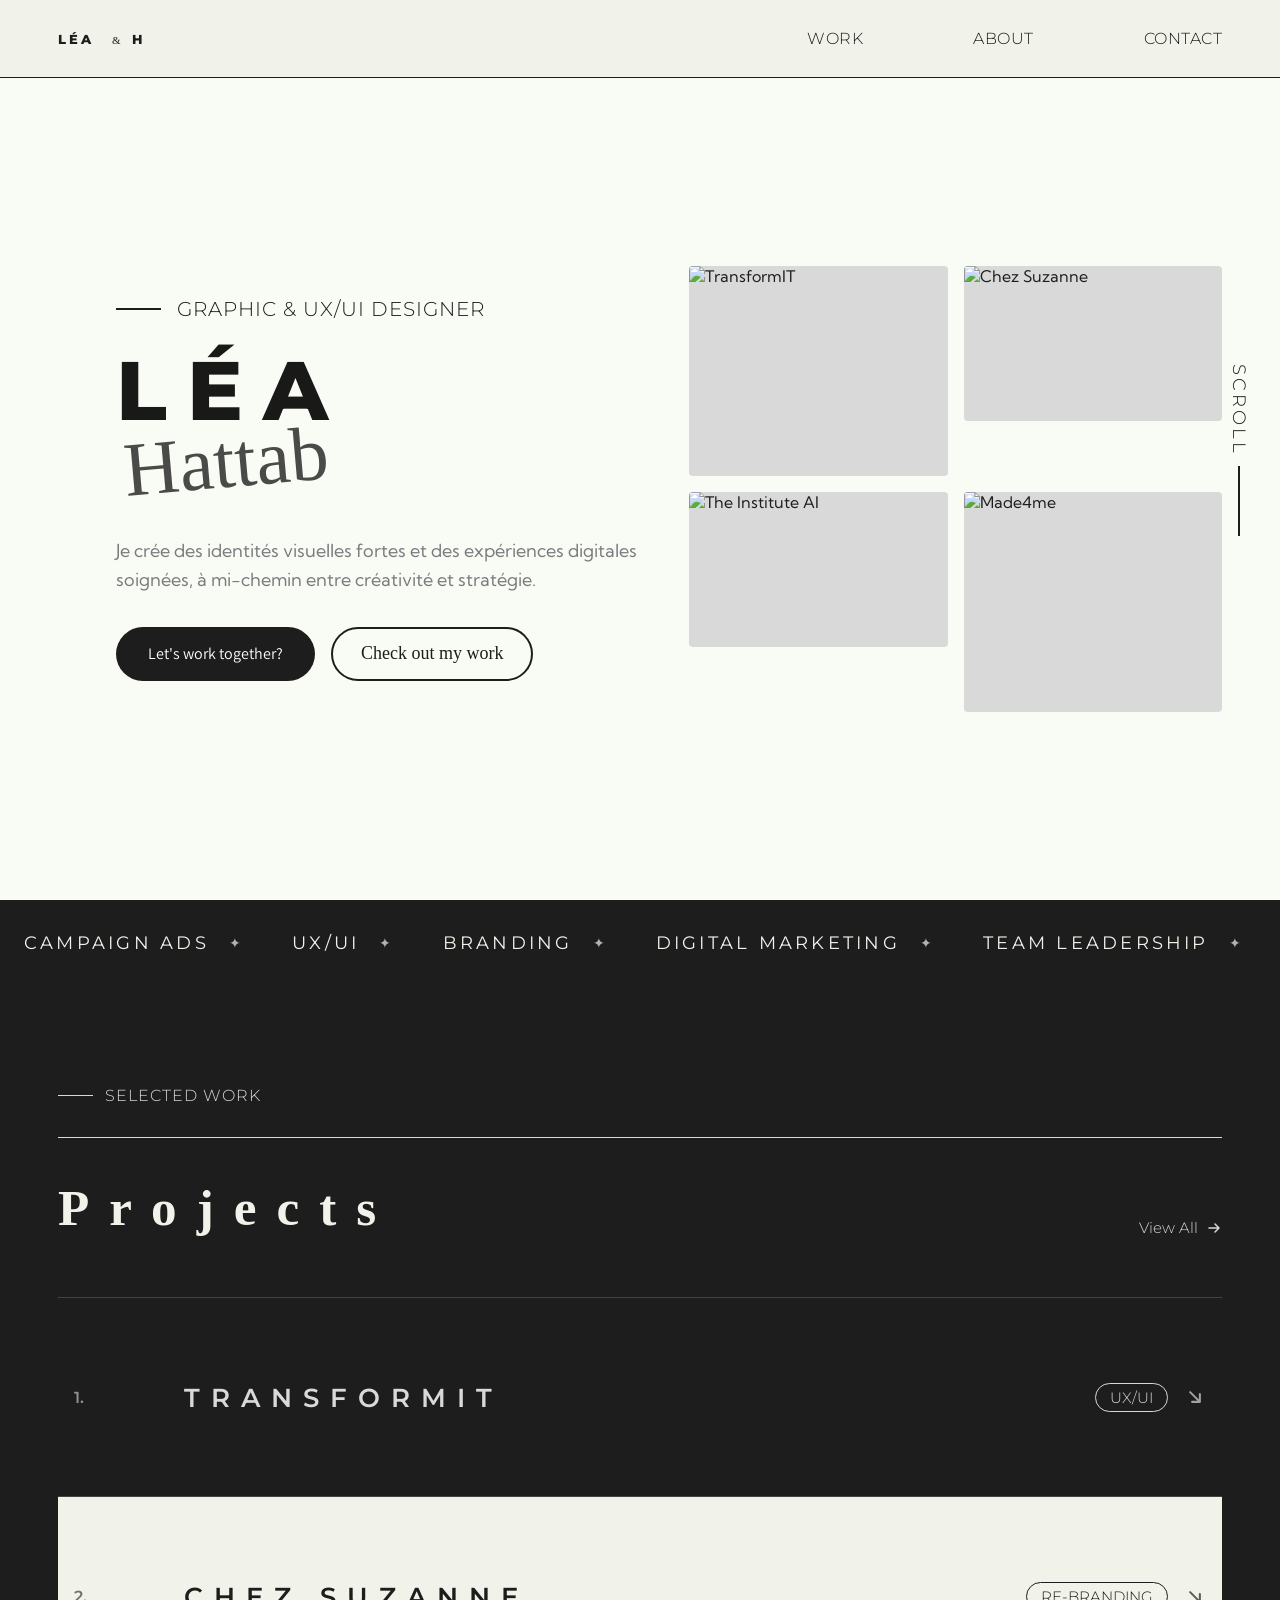
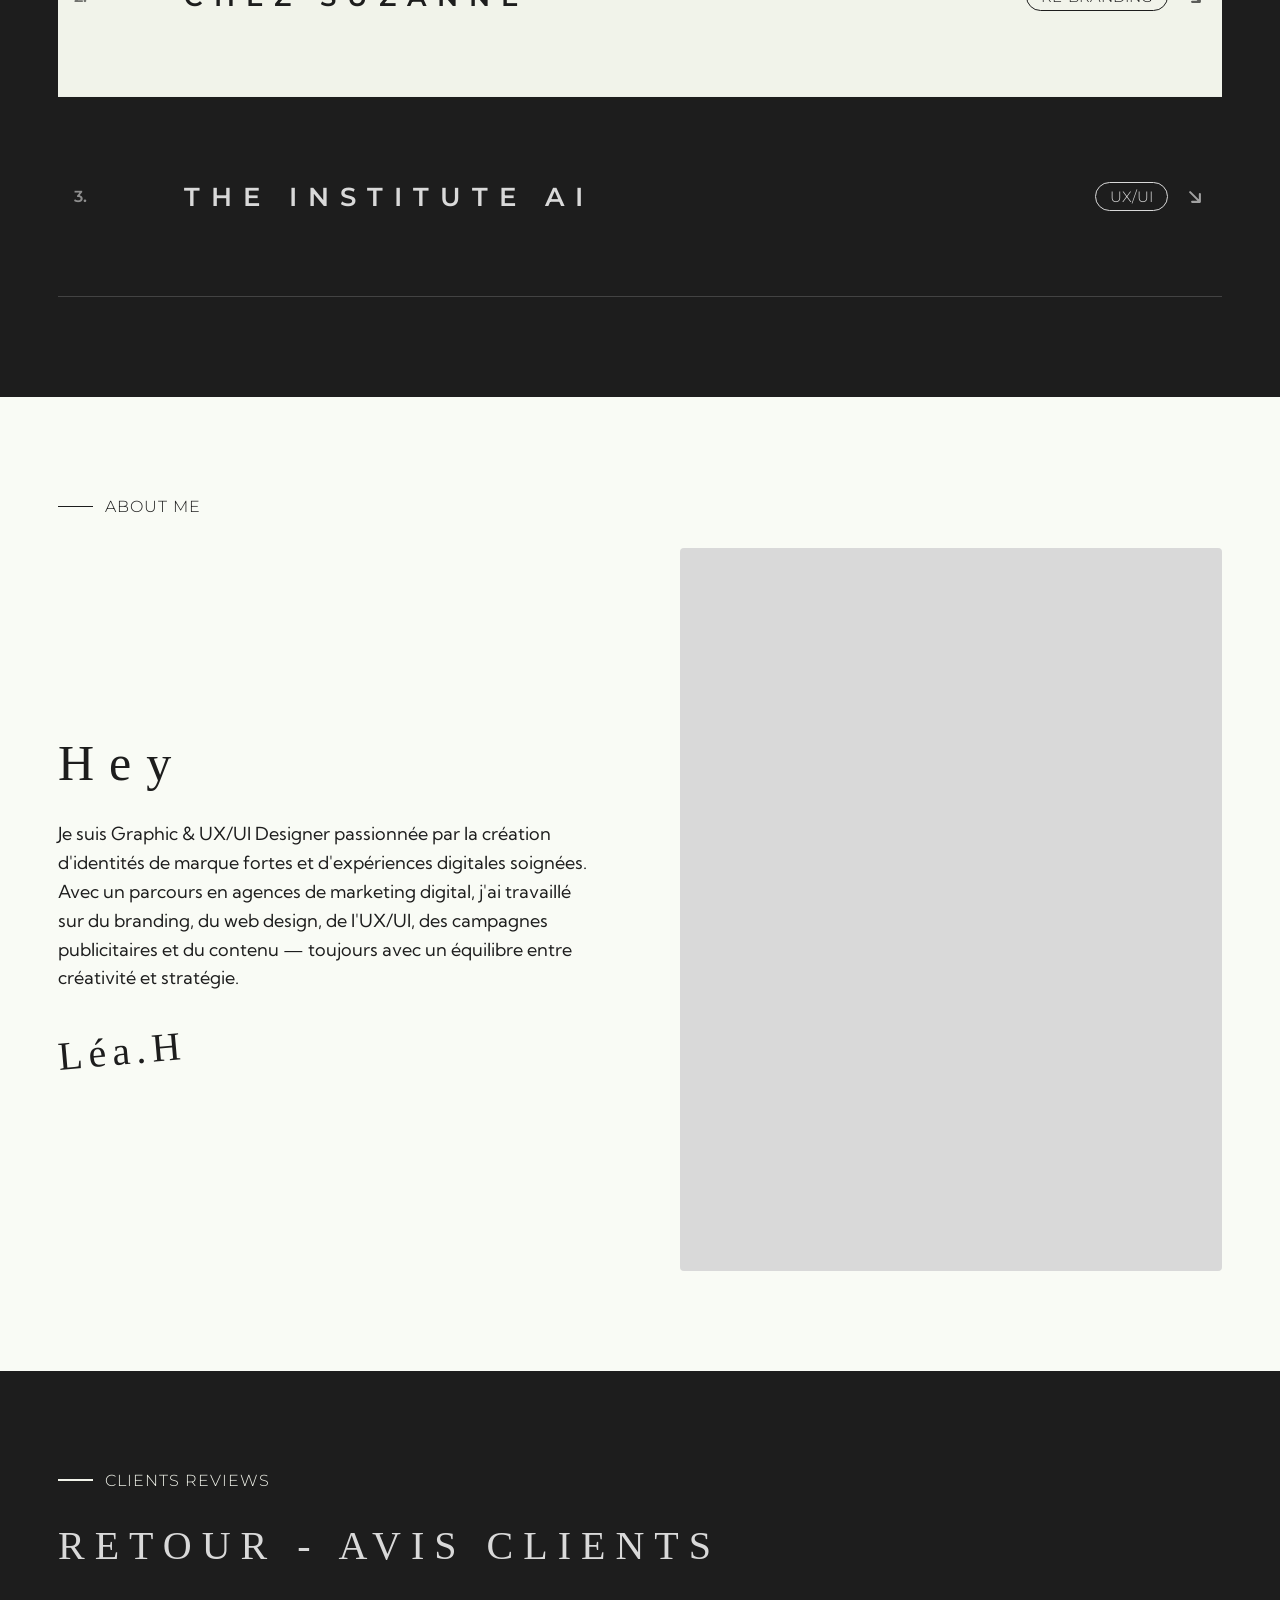
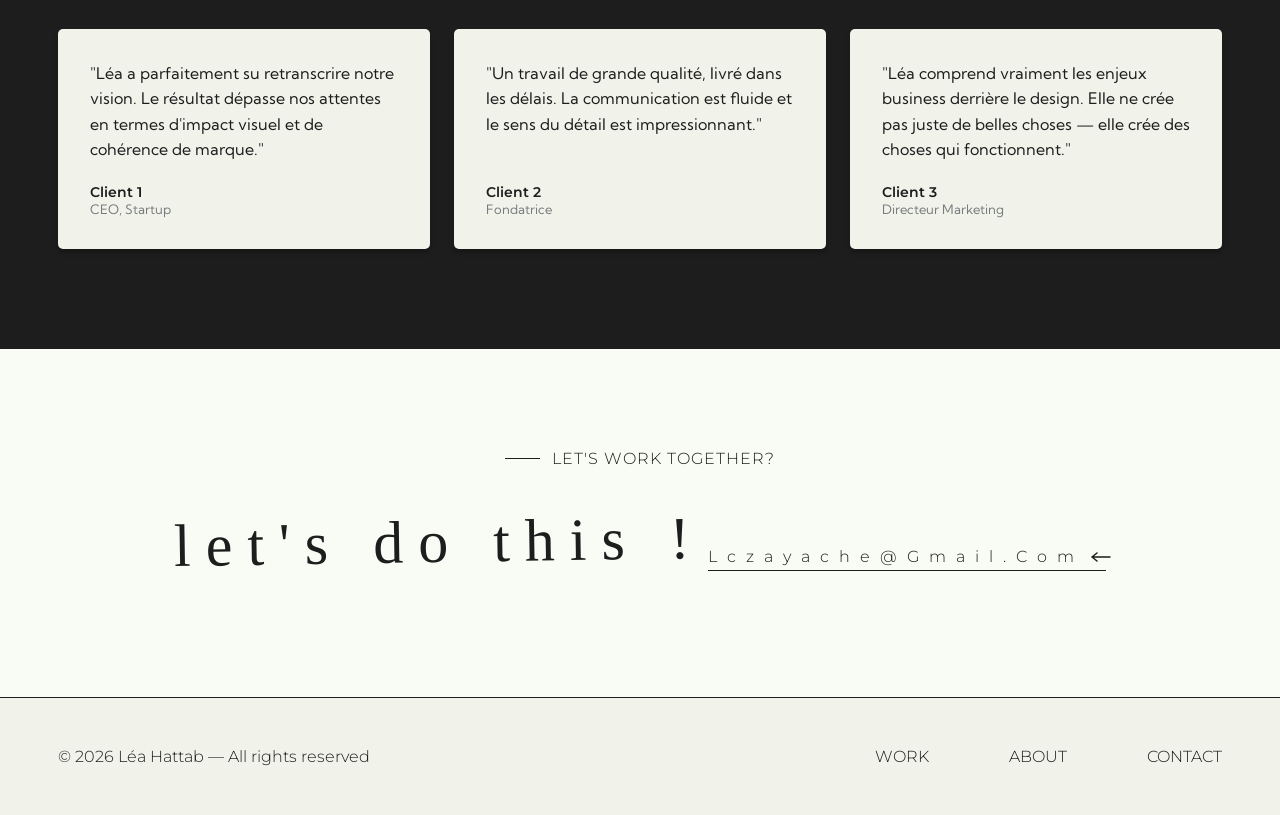
==== commit e44583f9: "Add complete portfolio website for Léa Hattab - Full HTML/CSS/JS site with SPA router (no npm requir" ====
--- a/index.html
+++ b/index.html
@@ -1,94 +1,68 @@
 <!DOCTYPE html>
-<html lang="en">
+<html lang="fr">
 <head>
-  <meta charset="UTF-8">
-  <meta name="viewport" content="width=device-width, initial-scale=1.0">
-  <title>Léa Hattab — Coming Soon</title>
-  <link rel="preconnect" href="https://fonts.googleapis.com">
-  <link rel="preconnect" href="https://fonts.gstatic.com" crossorigin>
-  <link href="https://fonts.googleapis.com/css2?family=Cormorant+Garamond:ital,wght@0,300;1,300&family=Caveat:wght@400&family=DM+Sans:wght@300;400&display=swap" rel="stylesheet">
-  <style>
-    *, *::before, *::after { box-sizing: border-box; margin: 0; padding: 0; }
-    body {
-      font-family: 'DM Sans', sans-serif;
-      background: #eeebe4;
-      color: #111;
-      min-height: 100vh;
-      display: flex;
-      flex-direction: column;
-      align-items: center;
-      justify-content: center;
-      text-align: center;
-      padding: 40px 24px;
-    }
-    .logo {
-      font-size: 12px;
-      letter-spacing: 0.2em;
-      text-transform: uppercase;
-      color: #888;
-      margin-bottom: 80px;
-    }
-    .name {
-      font-family: 'Cormorant Garamond', serif;
-      font-weight: 300;
-      font-size: clamp(56px, 10vw, 110px);
-      line-height: 0.9;
-      margin-bottom: 4px;
-    }
-    .name-script {
-      font-family: 'Caveat', cursive;
-      font-weight: 400;
-      font-size: clamp(56px, 10vw, 110px);
-      line-height: 1;
-    }
-    .line {
-      width: 40px;
-      height: 1px;
-      background: #888;
-      margin: 40px auto;
-    }
-    .tagline {
-      font-size: 11px;
-      letter-spacing: 0.22em;
-      text-transform: uppercase;
-      color: #888;
-      margin-bottom: 60px;
-    }
-    .coming {
-      font-family: 'Cormorant Garamond', serif;
-      font-style: italic;
-      font-size: clamp(18px, 2.5vw, 24px);
-      font-weight: 300;
-      color: #444;
-      margin-bottom: 40px;
-    }
-    .email {
-      font-size: 12px;
-      letter-spacing: 0.1em;
-      color: #111;
-      text-decoration: none;
-      border-bottom: 1px solid #111;
-      padding-bottom: 2px;
-    }
-    .footer {
-      position: fixed;
-      bottom: 24px;
-      font-size: 10px;
-      color: #aaa;
-      letter-spacing: 0.1em;
-    }
-  </style>
+  <meta charset="UTF-8" />
+  <meta name="viewport" content="width=device-width, initial-scale=1.0" />
+
+  <!-- SEO -->
+  <title>Léa Hattab — Graphic &amp; UX/UI Designer</title>
+  <meta name="description" content="Portfolio de Léa Hattab, Graphic &amp; UX/UI Designer. Branding, identité visuelle, web design, campagnes digitales." />
+  <meta name="author" content="Léa Hattab" />
+
+  <!-- Open Graph (réseaux sociaux) -->
+  <meta property="og:title" content="Léa Hattab — Graphic &amp; UX/UI Designer" />
+  <meta property="og:description" content="Portfolio de Léa Hattab, Graphic &amp; UX/UI Designer." />
+  <meta property="og:type" content="website" />
+
+  <!-- Favicon -->
+  <link rel="icon" type="image/svg+xml" href="/favicon.svg" />
+
+  <!-- Google Fonts -->
+  <link rel="preconnect" href="https://fonts.googleapis.com" />
+  <link rel="preconnect" href="https://fonts.gstatic.com" crossorigin />
+  <link href="https://fonts.googleapis.com/css2?family=Montserrat:wght@300;400;600;800&family=Kumbh+Sans:wght@300;400;500;600&family=Homemade+Apple&family=Assistant:wght@400;600&display=swap" rel="stylesheet" />
+
+  <!-- Styles -->
+  <link rel="stylesheet" href="/src/styles/main.css" />
 </head>
 <body>
-  <div class="logo">L.H</div>
-  <div>
-    <div class="name">Léa</div>
-    <div class="name-script">Hattab</div>
+
+  <!-- Point d'entrée de l'application -->
+  <div id="app">
+    <!-- Chargement initial -->
+    <div style="display:flex;align-items:center;justify-content:center;height:100vh;font-family:'Montserrat',sans-serif;font-weight:300;font-size:16px;letter-spacing:4px;text-transform:uppercase;color:#797c7f;">
+      Chargement...
+    </div>
   </div>
-  <div class="line"></div>
-  <div class="tagline">Graphic &amp; UX/UI Designer</div>
-  <p class="coming">Something beautiful is coming soon.</p>
-  <a href="mailto:lczayache@gmail.com" class="email">lczayache@gmail.com</a>
-  <div class="footer">© 2026 Léa Hattab</div>
+
+  <!-- Données du site (à modifier dans src/data/) -->
+  <script src="/src/data/siteContent.js"></script>
+  <script src="/src/data/projects.js"></script>
+
+  <!-- Composants -->
+  <script src="/src/components/header.js"></script>
+  <script src="/src/components/footer.js"></script>
+
+  <!-- Pages -->
+  <script src="/src/pages/home.js"></script>
+  <script src="/src/pages/work.js"></script>
+  <script src="/src/pages/project.js"></script>
+
+  <!-- Application principale (routeur) -->
+  <script>
+    // GitHub Pages SPA : restaure l'URL depuis la redirection 404
+    (function() {
+      var params = new URLSearchParams(window.location.search);
+      var redirect = params.get('redirect');
+      if (redirect) {
+        params.delete('redirect');
+        var search = params.toString();
+        var url = redirect + (search ? '?' + search : '') + window.location.hash;
+        window.history.replaceState(null, '', url);
+      }
+    })();
+  </script>
+  <script src="/src/app.js"></script>
+
 </body>
 </html>
--- a/src/styles/main.css
+++ b/src/styles/main.css
@@ -0,0 +1,1208 @@
+/* ============================================================
+   STYLES PRINCIPAUX — Portfolio Léa Hattab
+   Pour changer les couleurs, modifie les variables dans :root
+   ============================================================ */
+
+@import url('https://fonts.googleapis.com/css2?family=Montserrat:wght@300;400;600;800&family=Kumbh+Sans:wght@300;400;500;600&family=Homemade+Apple&family=Assistant:wght@400;600&display=swap');
+
+/* ── Variables de couleurs ── */
+:root {
+  /* Couleurs principales — modifie ici pour changer tout le site */
+  --color-cream:       #f9fbf5;   /* Fond principal (hero) */
+  --color-cream-green: #f1f3ea;   /* Header et zones claires */
+  --color-beige:       #f1ece0;   /* Cartes de processus */
+  --color-dark:        #1d1d1d;   /* Sections sombres, texte principal */
+  --color-gray:        #797c7f;   /* Texte secondaire */
+  --color-gray-light:  #a5a6aa;   /* Éléments tertiaires */
+  --color-gray-muted:  #d9d9d9;   /* Bordures, placeholders */
+  --color-gold:        #87622f;   /* Couleur d'accent */
+  --color-white:       #ffffff;   /* Texte sur fond sombre */
+
+  /* Typographies */
+  --font-heading:  'Montserrat', sans-serif;
+  --font-body:     'Kumbh Sans', sans-serif;
+  --font-script:   'Homemade Apple', cursive;
+  --font-button:   'Assistant', sans-serif;
+}
+
+/* ── Reset et base ── */
+*, *::before, *::after { box-sizing: border-box; margin: 0; padding: 0; }
+
+html { scroll-behavior: smooth; }
+
+body {
+  font-family: var(--font-body);
+  background-color: var(--color-cream);
+  color: var(--color-dark);
+  overflow-x: hidden;
+}
+
+img { max-width: 100%; display: block; }
+
+a { text-decoration: none; color: inherit; }
+
+/* ── Placeholders d'images ── */
+.img-placeholder {
+  background-color: var(--color-gray-muted);
+  width: 100%;
+  height: 100%;
+  display: block;
+}
+
+/* ── Header ── */
+.header {
+  position: fixed;
+  top: 0;
+  left: 0;
+  right: 0;
+  z-index: 100;
+  background: var(--color-cream-green);
+  height: 78px;
+  display: flex;
+  align-items: center;
+  justify-content: space-between;
+  padding: 0 58px;
+  border-bottom: 1.5px solid var(--color-dark);
+}
+
+.header__logo {
+  display: flex;
+  align-items: center;
+}
+
+.header__logo svg {
+  height: 14px;
+  width: auto;
+}
+
+.header__nav {
+  display: flex;
+  gap: 110px;
+  align-items: center;
+}
+
+.header__nav a {
+  font-family: var(--font-heading);
+  font-weight: 300;
+  font-size: 16px;
+  letter-spacing: 0.5px;
+  color: var(--color-dark);
+  transition: opacity 0.2s;
+}
+
+.header__nav a:hover { opacity: 0.5; }
+
+/* ── Mobile menu button ── */
+.header__burger {
+  display: none;
+  flex-direction: column;
+  gap: 5px;
+  cursor: pointer;
+  background: none;
+  border: none;
+  padding: 4px;
+}
+
+.header__burger span {
+  display: block;
+  width: 24px;
+  height: 1.5px;
+  background: var(--color-dark);
+  transition: all 0.3s;
+}
+
+/* ── Mobile nav overlay ── */
+.mobile-nav {
+  display: none;
+  position: fixed;
+  inset: 0;
+  z-index: 99;
+  background: var(--color-cream-green);
+  flex-direction: column;
+  align-items: center;
+  justify-content: center;
+  gap: 48px;
+}
+
+.mobile-nav.is-open { display: flex; }
+
+.mobile-nav a {
+  font-family: var(--font-heading);
+  font-weight: 300;
+  font-size: 28px;
+  letter-spacing: 6px;
+  color: var(--color-dark);
+  text-transform: uppercase;
+}
+
+/* ── Hero ── */
+.hero {
+  min-height: 100vh;
+  padding-top: 78px;
+  background: var(--color-cream);
+  display: grid;
+  grid-template-columns: 1fr 1fr;
+  align-items: center;
+  padding-left: 116px;
+  padding-right: 58px;
+  gap: 40px;
+  position: relative;
+}
+
+.hero__left {
+  display: flex;
+  flex-direction: column;
+  gap: 32px;
+}
+
+.hero__label {
+  display: flex;
+  align-items: center;
+  gap: 16px;
+  font-family: var(--font-heading);
+  font-weight: 300;
+  font-size: 20px;
+  color: var(--color-dark);
+  text-transform: uppercase;
+  letter-spacing: 1px;
+}
+
+.hero__label::before {
+  content: '';
+  display: block;
+  width: 45px;
+  height: 1.5px;
+  background: var(--color-dark);
+  flex-shrink: 0;
+}
+
+.hero__name {
+  line-height: 0.9;
+}
+
+.hero__first-name {
+  font-family: var(--font-heading);
+  font-weight: 800;
+  font-size: clamp(60px, 6.5vw, 100px);
+  text-transform: uppercase;
+  letter-spacing: 20px;
+  color: rgba(0,0,0,0.9);
+  display: block;
+}
+
+.hero__last-name {
+  font-family: var(--font-script);
+  font-size: clamp(55px, 6vw, 95px);
+  color: rgba(0,0,0,0.7);
+  display: block;
+  transform: rotate(-5deg);
+  transform-origin: left center;
+  margin-top: 8px;
+  margin-left: 8px;
+}
+
+.hero__description {
+  font-family: var(--font-body);
+  font-size: 18px;
+  line-height: 1.6;
+  color: var(--color-gray);
+  max-width: 530px;
+}
+
+.hero__buttons {
+  display: flex;
+  gap: 16px;
+  flex-wrap: wrap;
+}
+
+.hero__scroll {
+  position: absolute;
+  right: 30px;
+  top: 50%;
+  transform: translateY(-50%);
+  writing-mode: vertical-rl;
+  font-family: var(--font-heading);
+  font-weight: 300;
+  font-size: 18px;
+  letter-spacing: 3px;
+  color: var(--color-dark);
+  display: flex;
+  align-items: center;
+  gap: 10px;
+}
+
+.hero__scroll::after {
+  content: '';
+  display: block;
+  width: 1.5px;
+  height: 70px;
+  background: var(--color-dark);
+}
+
+/* ── Hero grid d'images ── */
+.hero__images {
+  display: grid;
+  grid-template-columns: 1fr 1fr;
+  grid-template-rows: auto auto;
+  gap: 16px;
+  align-self: center;
+}
+
+.hero__img-box {
+  background: var(--color-gray-muted);
+  border-radius: 4px;
+  overflow: hidden;
+}
+
+.hero__img-box img,
+.hero__img-box .img-placeholder { width: 100%; height: 100%; object-fit: cover; }
+
+.hero__img-box:nth-child(1) { height: 210px; }
+.hero__img-box:nth-child(2) { height: 155px; grid-row: span 1; }
+.hero__img-box:nth-child(3) { height: 155px; }
+.hero__img-box:nth-child(4) { height: 220px; }
+
+/* ── Buttons ── */
+.btn {
+  display: inline-flex;
+  align-items: center;
+  justify-content: center;
+  font-family: var(--font-button);
+  font-size: 16px;
+  border-radius: 30px;
+  padding: 0 32px;
+  height: 54px;
+  cursor: pointer;
+  transition: opacity 0.2s, background 0.2s;
+  white-space: nowrap;
+  border: none;
+}
+
+.btn-primary {
+  background: var(--color-dark);
+  color: var(--color-white);
+}
+
+.btn-primary:hover { opacity: 0.8; }
+
+.btn-secondary {
+  background: transparent;
+  color: var(--color-dark);
+  border: 2px solid var(--color-dark);
+  font-family: var(--font-script);
+  font-size: 18px;
+  height: 54px;
+  padding: 0 28px;
+}
+
+.btn-secondary:hover { background: var(--color-dark); color: var(--color-white); }
+
+/* ── Skills scrolling bar ── */
+.skills-bar {
+  background: var(--color-dark);
+  height: 86px;
+  overflow: hidden;
+  display: flex;
+  align-items: center;
+  position: relative;
+}
+
+.skills-bar__track {
+  display: flex;
+  align-items: center;
+  gap: 0;
+  animation: marquee 25s linear infinite;
+  white-space: nowrap;
+}
+
+.skills-bar__item {
+  font-family: var(--font-heading);
+  font-weight: 400;
+  font-size: 18px;
+  letter-spacing: 3.24px;
+  text-transform: uppercase;
+  color: var(--color-cream-green);
+  padding: 0 24px;
+  display: flex;
+  align-items: center;
+  gap: 20px;
+}
+
+.skills-bar__item::after {
+  content: '✦';
+  font-size: 14px;
+  opacity: 0.7;
+}
+
+@keyframes marquee {
+  0%   { transform: translateX(0); }
+  100% { transform: translateX(-50%); }
+}
+
+/* ── Section commune ── */
+.section {
+  padding: 100px 58px;
+}
+
+.section--dark {
+  background: var(--color-dark);
+  color: var(--color-white);
+}
+
+.section--cream { background: var(--color-cream); }
+.section--cream-green { background: var(--color-cream-green); }
+.section--beige { background: var(--color-beige); }
+
+.section__label {
+  display: flex;
+  align-items: center;
+  gap: 12px;
+  font-family: var(--font-heading);
+  font-weight: 300;
+  font-size: 16px;
+  text-transform: uppercase;
+  letter-spacing: 1px;
+  margin-bottom: 32px;
+}
+
+.section__label::before {
+  content: '';
+  display: block;
+  width: 35px;
+  height: 1.5px;
+  background: currentColor;
+  flex-shrink: 0;
+}
+
+.section--dark .section__label { color: var(--color-gray-muted); }
+.section--cream .section__label { color: var(--color-dark); }
+
+/* ── Projects list (selected work) ── */
+.projects-header {
+  display: flex;
+  justify-content: space-between;
+  align-items: flex-end;
+  margin-bottom: 60px;
+  border-top: 1px solid var(--color-gray-muted);
+  padding-top: 40px;
+}
+
+.projects-header__title {
+  font-family: var(--font-script);
+  font-size: clamp(36px, 4vw, 60px);
+  letter-spacing: 20px;
+  color: var(--color-cream-green);
+}
+
+.projects-header__view-all {
+  font-family: var(--font-heading);
+  font-weight: 300;
+  font-size: 15px;
+  color: var(--color-gray-muted);
+  display: flex;
+  align-items: center;
+  gap: 8px;
+  transition: opacity 0.2s;
+}
+
+.projects-header__view-all:hover { opacity: 0.6; }
+
+.project-row {
+  display: grid;
+  grid-template-columns: 50px 1fr auto;
+  align-items: center;
+  padding: 0 16px;
+  height: 200px;
+  border-bottom: 1px solid rgba(217,217,217,0.2);
+  cursor: pointer;
+  transition: background 0.25s;
+  text-decoration: none;
+  color: inherit;
+}
+
+.project-row:first-of-type { border-top: 1px solid rgba(217,217,217,0.2); }
+
+.project-row:hover { background: rgba(255,255,255,0.04); }
+
+.project-row--light {
+  background: var(--color-cream-green);
+  color: var(--color-dark);
+}
+
+.project-row--light:hover { background: var(--color-cream); }
+
+.project-row--dark {
+  background: var(--color-dark);
+  color: var(--color-gray-muted);
+}
+
+.project-row__number {
+  font-family: var(--font-heading);
+  font-weight: 600;
+  font-size: 16px;
+  opacity: 0.6;
+  text-transform: uppercase;
+}
+
+.project-row--light .project-row__number { color: var(--color-dark); }
+
+.project-row__title {
+  font-family: var(--font-heading);
+  font-weight: 600;
+  font-size: clamp(18px, 2vw, 26px);
+  text-transform: uppercase;
+  letter-spacing: 11px;
+  padding-left: 60px;
+}
+
+.project-row__right {
+  display: flex;
+  align-items: center;
+  gap: 16px;
+}
+
+.project-row__tags {
+  display: flex;
+  flex-wrap: wrap;
+  gap: 8px;
+  justify-content: flex-end;
+}
+
+.tag {
+  display: inline-flex;
+  align-items: center;
+  padding: 4px 14px;
+  border-radius: 100px;
+  font-family: var(--font-heading);
+  font-weight: 300;
+  font-size: 15px;
+  text-transform: uppercase;
+  border: 1px solid currentColor;
+  white-space: nowrap;
+}
+
+.tag--dark { color: var(--color-dark); border-color: var(--color-dark); }
+.tag--light { color: var(--color-gray-muted); border-color: var(--color-gray-muted); }
+.tag--script {
+  font-family: var(--font-script);
+  font-size: 14px;
+  text-transform: lowercase;
+}
+
+.project-row__arrow {
+  width: 22px;
+  height: 22px;
+  opacity: 0.7;
+  flex-shrink: 0;
+  transform: rotate(45deg);
+}
+
+/* ── About section ── */
+.about {
+  display: grid;
+  grid-template-columns: 1fr 1fr;
+  gap: 80px;
+  align-items: center;
+}
+
+.about__left { display: flex; flex-direction: column; gap: 32px; }
+
+.about__greeting {
+  font-family: var(--font-script);
+  font-size: clamp(36px, 4vw, 50px);
+  letter-spacing: 15px;
+  color: var(--color-dark);
+  line-height: 1;
+}
+
+.about__bio {
+  font-family: var(--font-body);
+  font-size: 18px;
+  line-height: 1.6;
+  color: var(--color-dark);
+  max-width: 560px;
+}
+
+.about__signature {
+  font-family: var(--font-script);
+  font-size: 40px;
+  letter-spacing: 6px;
+  color: var(--color-dark);
+  transform: rotate(-5deg);
+  display: inline-block;
+  transform-origin: left;
+  margin-top: 8px;
+}
+
+.about__image {
+  aspect-ratio: 3/4;
+  background: var(--color-gray-muted);
+  border-radius: 4px;
+  overflow: hidden;
+}
+
+.about__image img { width: 100%; height: 100%; object-fit: cover; }
+
+/* ── Reviews / Testimonials ── */
+.reviews-grid {
+  display: grid;
+  grid-template-columns: repeat(3, 1fr);
+  gap: 24px;
+  margin-top: 60px;
+}
+
+.review-card {
+  background: var(--color-cream-green);
+  border-radius: 5px;
+  padding: 32px;
+  box-shadow: 0 4px 4px rgba(0,0,0,0.25);
+  display: flex;
+  flex-direction: column;
+  gap: 20px;
+}
+
+.review-card__quote {
+  font-family: var(--font-body);
+  font-size: 16px;
+  line-height: 1.6;
+  color: var(--color-dark);
+  flex: 1;
+}
+
+.review-card__author {
+  font-family: var(--font-heading);
+  font-weight: 600;
+  font-size: 14px;
+  color: var(--color-dark);
+}
+
+.review-card__role {
+  font-family: var(--font-body);
+  font-size: 13px;
+  color: var(--color-gray);
+}
+
+/* ── Contact CTA ── */
+.contact-cta {
+  text-align: center;
+  padding: 100px 58px 80px;
+}
+
+.contact-cta__label {
+  font-family: var(--font-heading);
+  font-weight: 300;
+  font-size: 16px;
+  text-transform: uppercase;
+  letter-spacing: 1px;
+  color: var(--color-dark);
+  display: flex;
+  align-items: center;
+  justify-content: center;
+  gap: 12px;
+  margin-bottom: 40px;
+}
+
+.contact-cta__label::before {
+  content: '';
+  display: block;
+  width: 35px;
+  height: 1.5px;
+  background: var(--color-dark);
+}
+
+.contact-cta__title {
+  font-family: var(--font-script);
+  font-size: clamp(36px, 5vw, 60px);
+  letter-spacing: 15px;
+  color: var(--color-dark);
+  transform: rotate(-0.89deg);
+  display: inline-block;
+  margin-bottom: 40px;
+}
+
+.contact-cta__email {
+  display: inline-flex;
+  align-items: center;
+  gap: 12px;
+  font-family: var(--font-heading);
+  font-weight: 300;
+  font-size: 16px;
+  letter-spacing: 10px;
+  color: var(--color-dark);
+  text-transform: capitalize;
+  border-bottom: 1.5px solid var(--color-dark);
+  padding-bottom: 2px;
+  transition: opacity 0.2s;
+}
+
+.contact-cta__email:hover { opacity: 0.5; }
+
+/* ── Footer ── */
+.footer {
+  background: var(--color-cream-green);
+  border-top: 1.5px solid var(--color-dark);
+  height: 118px;
+  display: flex;
+  align-items: center;
+  justify-content: space-between;
+  padding: 0 58px;
+}
+
+.footer__copy {
+  font-family: var(--font-heading);
+  font-weight: 300;
+  font-size: 16px;
+  color: var(--color-dark);
+}
+
+.footer__nav {
+  display: flex;
+  gap: 80px;
+}
+
+.footer__nav a {
+  font-family: var(--font-heading);
+  font-weight: 300;
+  font-size: 16px;
+  color: var(--color-dark);
+  transition: opacity 0.2s;
+}
+
+.footer__nav a:hover { opacity: 0.5; }
+
+/* ── Project page hero ── */
+.project-hero {
+  background: var(--color-cream-green);
+  padding: 160px 116px 60px;
+  border-bottom: 1px solid var(--color-gray-muted);
+}
+
+.project-hero__category {
+  display: flex;
+  align-items: center;
+  gap: 12px;
+  font-family: var(--font-heading);
+  font-weight: 300;
+  font-size: 16px;
+  text-transform: uppercase;
+  letter-spacing: 1px;
+  color: var(--color-dark);
+  margin-bottom: 24px;
+}
+
+.project-hero__category::before {
+  content: '';
+  display: block;
+  width: 35px;
+  height: 1.5px;
+  background: var(--color-dark);
+}
+
+.project-hero__logo {
+  max-height: 68px;
+  max-width: 400px;
+  object-fit: contain;
+  object-position: left;
+  margin-bottom: 32px;
+}
+
+.project-hero__title {
+  font-family: var(--font-heading);
+  font-weight: 800;
+  font-size: clamp(32px, 4vw, 60px);
+  text-transform: uppercase;
+  letter-spacing: 8px;
+  color: var(--color-dark);
+  margin-bottom: 24px;
+}
+
+.project-hero__meta {
+  display: flex;
+  flex-wrap: wrap;
+  gap: 12px;
+  align-items: center;
+}
+
+.project-hero__case-study {
+  display: inline-flex;
+  align-items: center;
+  padding: 8px 20px;
+  border: 1px solid var(--color-dark);
+  border-radius: 26px;
+  font-family: var(--font-script);
+  font-size: 16px;
+  color: var(--color-dark);
+  text-transform: lowercase;
+}
+
+/* ── Project info bar ── */
+.project-info-bar {
+  background: var(--color-dark);
+  height: 91px;
+  display: flex;
+  align-items: center;
+  justify-content: center;
+  gap: 0;
+}
+
+.project-info-bar__item {
+  display: flex;
+  align-items: center;
+  gap: 12px;
+  padding: 0 48px;
+  border-right: 1px solid rgba(217,217,217,0.3);
+  font-family: var(--font-heading);
+  font-weight: 300;
+  font-size: 18px;
+  letter-spacing: 2px;
+  text-transform: uppercase;
+  color: var(--color-gray-muted);
+}
+
+.project-info-bar__item:last-child { border-right: none; }
+
+.project-info-bar__item strong {
+  font-weight: 500;
+  color: var(--color-white);
+}
+
+/* ── Project overview ── */
+.project-overview {
+  padding: 100px 116px;
+  background: var(--color-cream-green);
+}
+
+.project-overview__about {
+  font-family: var(--font-heading);
+  font-weight: 600;
+  font-size: 26px;
+  letter-spacing: 18px;
+  text-transform: uppercase;
+  color: var(--color-dark);
+  margin-bottom: 32px;
+}
+
+.project-overview__quote {
+  font-family: var(--font-heading);
+  font-weight: 600;
+  font-size: clamp(20px, 2.5vw, 35px);
+  letter-spacing: 11px;
+  text-transform: uppercase;
+  color: var(--color-dark);
+  margin-bottom: 48px;
+  line-height: 1.3;
+}
+
+.project-overview__text {
+  font-family: var(--font-body);
+  font-weight: 600;
+  font-size: 26px;
+  line-height: 1.4;
+  color: var(--color-gray-muted);
+  letter-spacing: 2.6px;
+  max-width: 900px;
+}
+
+/* ── Challenges ── */
+.challenges {
+  padding: 100px 116px;
+  background: var(--color-dark);
+}
+
+.challenge-item {
+  padding: 32px 0;
+  border-bottom: 1px solid rgba(217,217,217,0.15);
+  display: grid;
+  grid-template-columns: 80px 1fr;
+  gap: 40px;
+  align-start: start;
+}
+
+.challenge-item__number {
+  font-family: var(--font-heading);
+  font-weight: 800;
+  font-size: 60px;
+  letter-spacing: 11px;
+  color: rgba(217,217,217,0.26);
+  line-height: 1;
+}
+
+.challenge-item__content {}
+
+.challenge-item__title {
+  font-family: var(--font-heading);
+  font-weight: 800;
+  font-size: 26px;
+  letter-spacing: 4px;
+  text-transform: uppercase;
+  color: var(--color-gray-muted);
+  margin-bottom: 16px;
+}
+
+.challenge-item__text {
+  font-family: var(--font-body);
+  font-size: 18px;
+  line-height: 1.6;
+  letter-spacing: 1.8px;
+  color: var(--color-gray-muted);
+  text-transform: capitalize;
+  max-width: 1000px;
+}
+
+/* ── Process ── */
+.process {
+  padding: 100px 116px;
+  background: var(--color-cream-green);
+}
+
+.process-grid {
+  display: grid;
+  grid-template-columns: 1fr 1fr;
+  gap: 24px;
+  margin-top: 60px;
+}
+
+.process-card {
+  background: var(--color-beige);
+  border-radius: 5px;
+  padding: 40px;
+  min-height: 280px;
+  position: relative;
+  box-shadow: 0 4px 4px rgba(0,0,0,0.25);
+}
+
+.process-card__number {
+  font-family: var(--font-heading);
+  font-weight: 800;
+  font-size: 60px;
+  letter-spacing: 11px;
+  color: rgba(29,29,29,0.26);
+  line-height: 1;
+  margin-bottom: 24px;
+}
+
+.process-card__title {
+  font-family: var(--font-heading);
+  font-weight: 800;
+  font-size: 26px;
+  letter-spacing: 4px;
+  text-transform: uppercase;
+  color: var(--color-dark);
+  margin-bottom: 20px;
+}
+
+.process-card__text {
+  font-family: var(--font-body);
+  font-size: 18px;
+  line-height: 1.8;
+  color: var(--color-dark);
+  letter-spacing: 1.8px;
+}
+
+/* ── Design decisions ── */
+.design-decisions {
+  padding: 100px 116px;
+  background: var(--color-beige);
+}
+
+.decisions-grid {
+  display: grid;
+  grid-template-columns: repeat(3, 1fr);
+  gap: 24px;
+  margin-top: 60px;
+}
+
+.decision-card {
+  background: var(--color-cream-green);
+  border-radius: 5px;
+  padding: 40px;
+  box-shadow: 0 4px 4px rgba(0,0,0,0.25);
+  display: flex;
+  flex-direction: column;
+  gap: 20px;
+}
+
+.decision-card__title {
+  font-family: var(--font-heading);
+  font-weight: 800;
+  font-size: 23px;
+  letter-spacing: 4px;
+  text-transform: uppercase;
+  color: var(--color-dark);
+}
+
+.decision-card__text {
+  font-family: var(--font-body);
+  font-size: 18px;
+  line-height: 1.6;
+  letter-spacing: 1.8px;
+  color: var(--color-dark);
+  flex: 1;
+}
+
+.decision-card__tag {
+  display: inline-flex;
+  align-items: center;
+  padding: 8px 20px;
+  border: 1px solid var(--color-dark);
+  border-radius: 26px;
+  font-family: var(--font-script);
+  font-size: 16px;
+  color: var(--color-dark);
+  align-self: flex-start;
+}
+
+/* ── Takeaways ── */
+.takeaways {
+  padding: 100px 116px;
+  background: var(--color-dark);
+}
+
+/* ── Testimonial (project page) ── */
+.project-testimonial {
+  padding: 80px 116px;
+  background: var(--color-cream-green);
+  display: grid;
+  grid-template-columns: 120px 1fr;
+  gap: 40px;
+  align-items: start;
+  border-radius: 5px;
+  margin: 0 116px;
+  box-shadow: 0 4px 4px rgba(0,0,0,0.25);
+}
+
+.project-testimonial__avatar {
+  width: 103px;
+  height: 103px;
+  border-radius: 50%;
+  overflow: hidden;
+  background: var(--color-gray-muted);
+}
+
+.project-testimonial__avatar img { width: 100%; height: 100%; object-fit: cover; }
+
+.project-testimonial__quote {
+  font-family: var(--font-body);
+  font-size: 18px;
+  line-height: 1.6;
+  letter-spacing: 1.8px;
+  color: var(--color-dark);
+  margin-bottom: 20px;
+}
+
+.project-testimonial__author {
+  font-family: var(--font-body);
+  font-weight: 600;
+  font-size: 18px;
+  color: var(--color-dark);
+}
+
+.project-testimonial__role {
+  font-family: var(--font-body);
+  font-size: 16px;
+  color: var(--color-gray-light);
+}
+
+/* ── Next project ── */
+.next-project {
+  background: var(--color-dark);
+  padding: 120px 116px;
+  text-align: center;
+}
+
+.next-project__label {
+  font-family: var(--font-heading);
+  font-weight: 400;
+  font-size: 65px;
+  letter-spacing: 60px;
+  text-transform: capitalize;
+  color: var(--color-cream-green);
+  margin-bottom: 16px;
+}
+
+.next-project__title {
+  font-family: var(--font-script);
+  font-size: 80px;
+  letter-spacing: 10px;
+  color: var(--color-cream-green);
+  transform: rotate(-5deg);
+  display: inline-block;
+  margin-bottom: 40px;
+}
+
+.next-project__link {
+  font-family: var(--font-heading);
+  font-weight: 300;
+  font-size: 16px;
+  letter-spacing: 10px;
+  text-transform: uppercase;
+  color: var(--color-cream-green);
+  border-bottom: 1px solid var(--color-cream-green);
+  padding-bottom: 2px;
+  transition: opacity 0.2s;
+}
+
+.next-project__link:hover { opacity: 0.6; }
+
+/* ── Separator section title ── */
+.section-big-title {
+  font-family: var(--font-heading);
+  font-weight: 800;
+  font-size: clamp(24px, 3vw, 35px);
+  letter-spacing: 20px;
+  text-transform: uppercase;
+  color: var(--color-gray-muted);
+  margin-top: 24px;
+  margin-bottom: 60px;
+}
+
+/* ── Work page ── */
+.work-page .projects-list {
+  padding: 0 58px 100px;
+  background: var(--color-dark);
+}
+
+/* ── Responsive ── */
+@media (max-width: 1024px) {
+  .header { padding: 0 32px; }
+  .header__nav { gap: 48px; }
+  .hero { padding-left: 64px; padding-right: 48px; gap: 24px; }
+  .section { padding: 80px 40px; }
+  .about { gap: 48px; }
+  .footer { padding: 0 40px; }
+  .footer__nav { gap: 40px; }
+  .project-hero { padding: 140px 64px 48px; }
+  .project-overview { padding: 80px 64px; }
+  .challenges { padding: 80px 64px; }
+  .process { padding: 80px 64px; }
+  .design-decisions { padding: 80px 64px; }
+  .takeaways { padding: 80px 64px; }
+  .decisions-grid { grid-template-columns: 1fr 1fr; }
+  .reviews-grid { grid-template-columns: 1fr 1fr; }
+}
+
+@media (max-width: 768px) {
+  .header__nav { display: none; }
+  .header__burger { display: flex; }
+  .header { padding: 0 24px; }
+
+  .hero {
+    grid-template-columns: 1fr;
+    padding: 120px 24px 60px;
+    min-height: auto;
+    gap: 48px;
+  }
+
+  .hero__scroll { display: none; }
+
+  .hero__images {
+    grid-template-columns: 1fr 1fr;
+  }
+
+  .hero__img-box:nth-child(1) { height: 160px; }
+  .hero__img-box:nth-child(2) { height: 120px; }
+  .hero__img-box:nth-child(3) { height: 120px; }
+  .hero__img-box:nth-child(4) { height: 160px; }
+
+  .section { padding: 60px 24px; }
+  .contact-cta { padding: 60px 24px; }
+
+  .about {
+    grid-template-columns: 1fr;
+    gap: 40px;
+  }
+
+  .about__image {
+    aspect-ratio: 4/3;
+  }
+
+  .reviews-grid { grid-template-columns: 1fr; }
+
+  .footer {
+    flex-direction: column;
+    height: auto;
+    padding: 32px 24px;
+    gap: 24px;
+    text-align: center;
+  }
+
+  .footer__nav { gap: 24px; flex-wrap: wrap; justify-content: center; }
+
+  .project-row {
+    height: auto;
+    padding: 20px 0;
+    grid-template-columns: 40px 1fr;
+  }
+
+  .project-row__title { font-size: 14px; letter-spacing: 4px; padding-left: 16px; }
+
+  .project-row__right { display: none; }
+
+  .project-hero { padding: 120px 24px 40px; }
+  .project-overview { padding: 60px 24px; }
+  .challenges { padding: 60px 24px; }
+  .process { padding: 60px 24px; }
+  .process-grid { grid-template-columns: 1fr; }
+  .design-decisions { padding: 60px 24px; }
+  .decisions-grid { grid-template-columns: 1fr; }
+  .takeaways { padding: 60px 24px; }
+  .next-project { padding: 80px 24px; }
+  .next-project__label { font-size: 36px; letter-spacing: 20px; }
+  .next-project__title { font-size: 48px; }
+
+  .project-testimonial {
+    margin: 0 24px;
+    padding: 40px 24px;
+    grid-template-columns: 1fr;
+  }
+
+  .project-info-bar {
+    flex-direction: column;
+    height: auto;
+    padding: 24px;
+    gap: 16px;
+  }
+
+  .project-info-bar__item {
+    border-right: none;
+    border-bottom: 1px solid rgba(217,217,217,0.3);
+    padding: 12px 0;
+    width: 100%;
+  }
+
+  .project-info-bar__item:last-child { border-bottom: none; }
+}
+
+@media (max-width: 480px) {
+  .hero__first-name { font-size: 48px; }
+  .hero__last-name { font-size: 44px; }
+}
+
+/* ── Page transitions ── */
+#app { opacity: 1; transition: opacity 0.2s; }
+#app.loading { opacity: 0; }
+
+/* ── Not found ── */
+.not-found {
+  min-height: 100vh;
+  display: flex;
+  flex-direction: column;
+  align-items: center;
+  justify-content: center;
+  gap: 24px;
+  text-align: center;
+  padding: 40px;
+}
+
+.not-found__code {
+  font-family: var(--font-heading);
+  font-weight: 800;
+  font-size: 120px;
+  color: var(--color-gray-muted);
+}
+
+.not-found__title {
+  font-family: var(--font-script);
+  font-size: 48px;
+  color: var(--color-dark);
+}
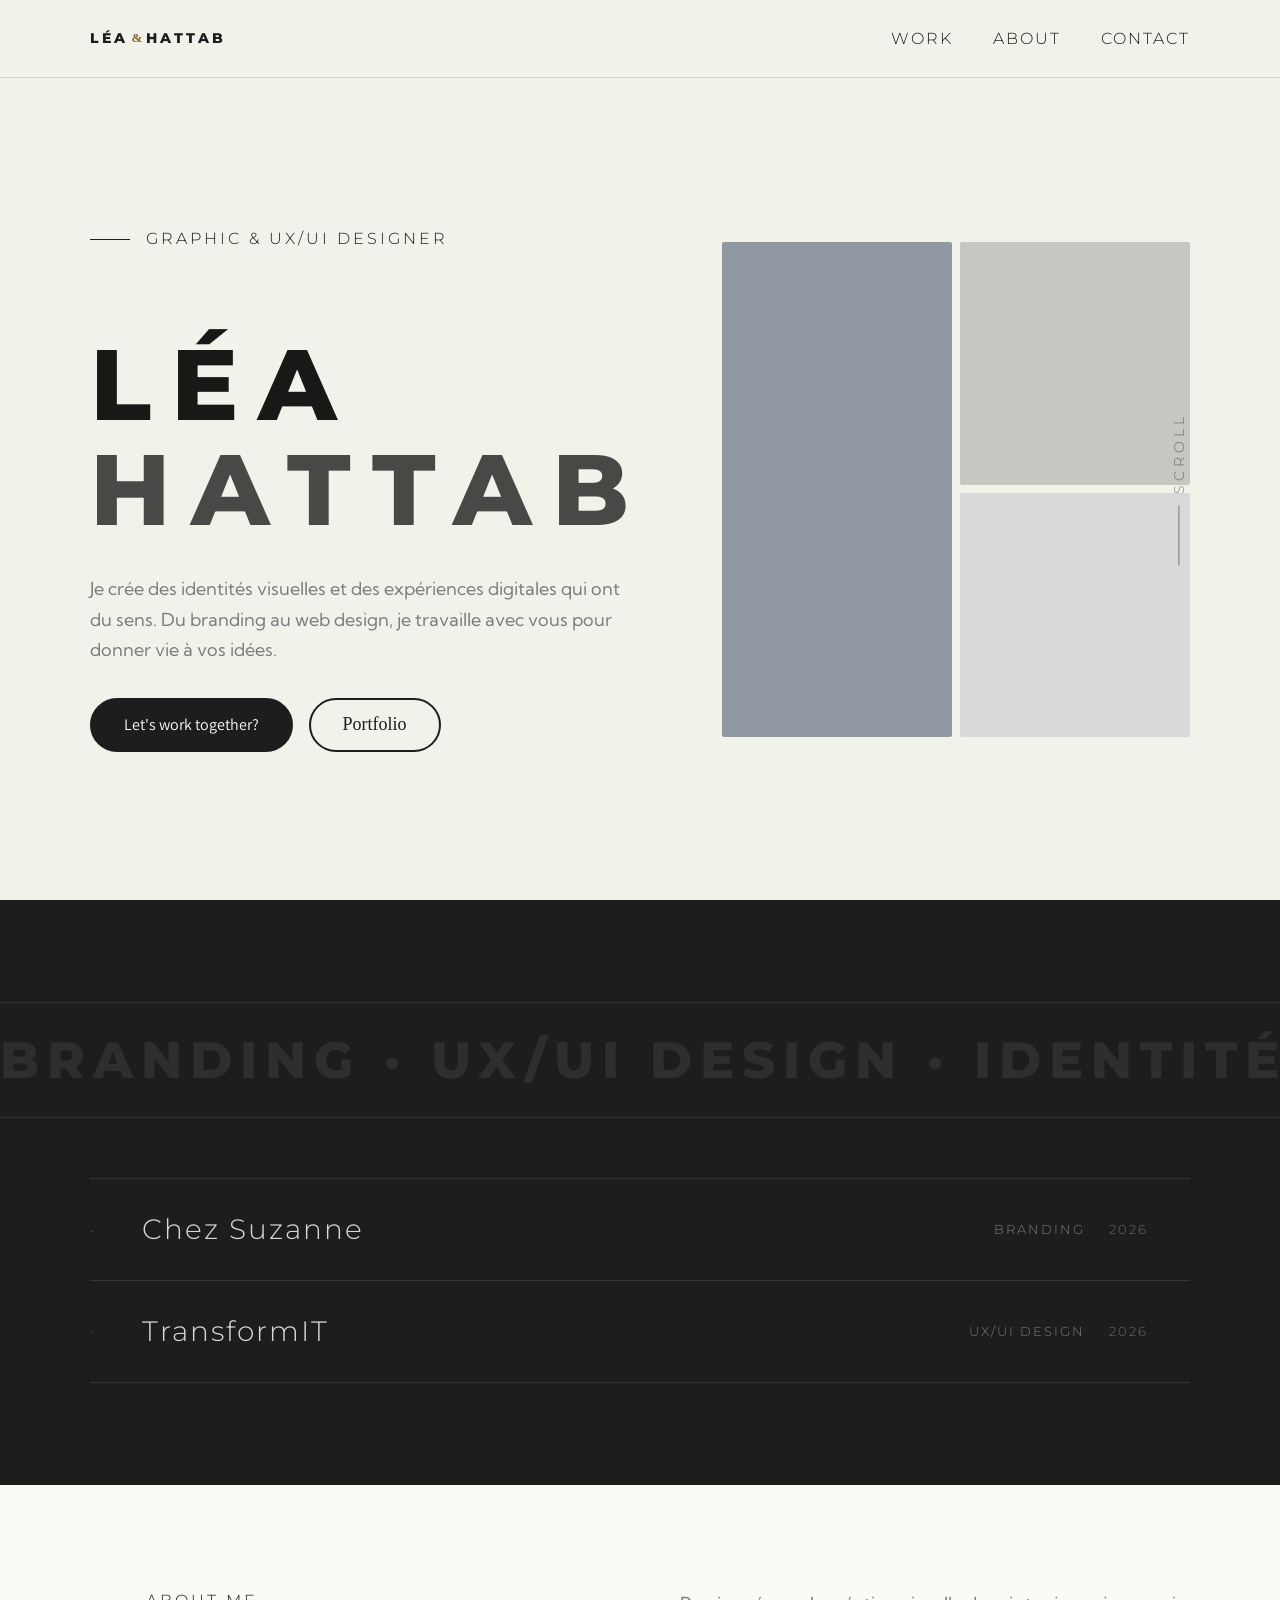
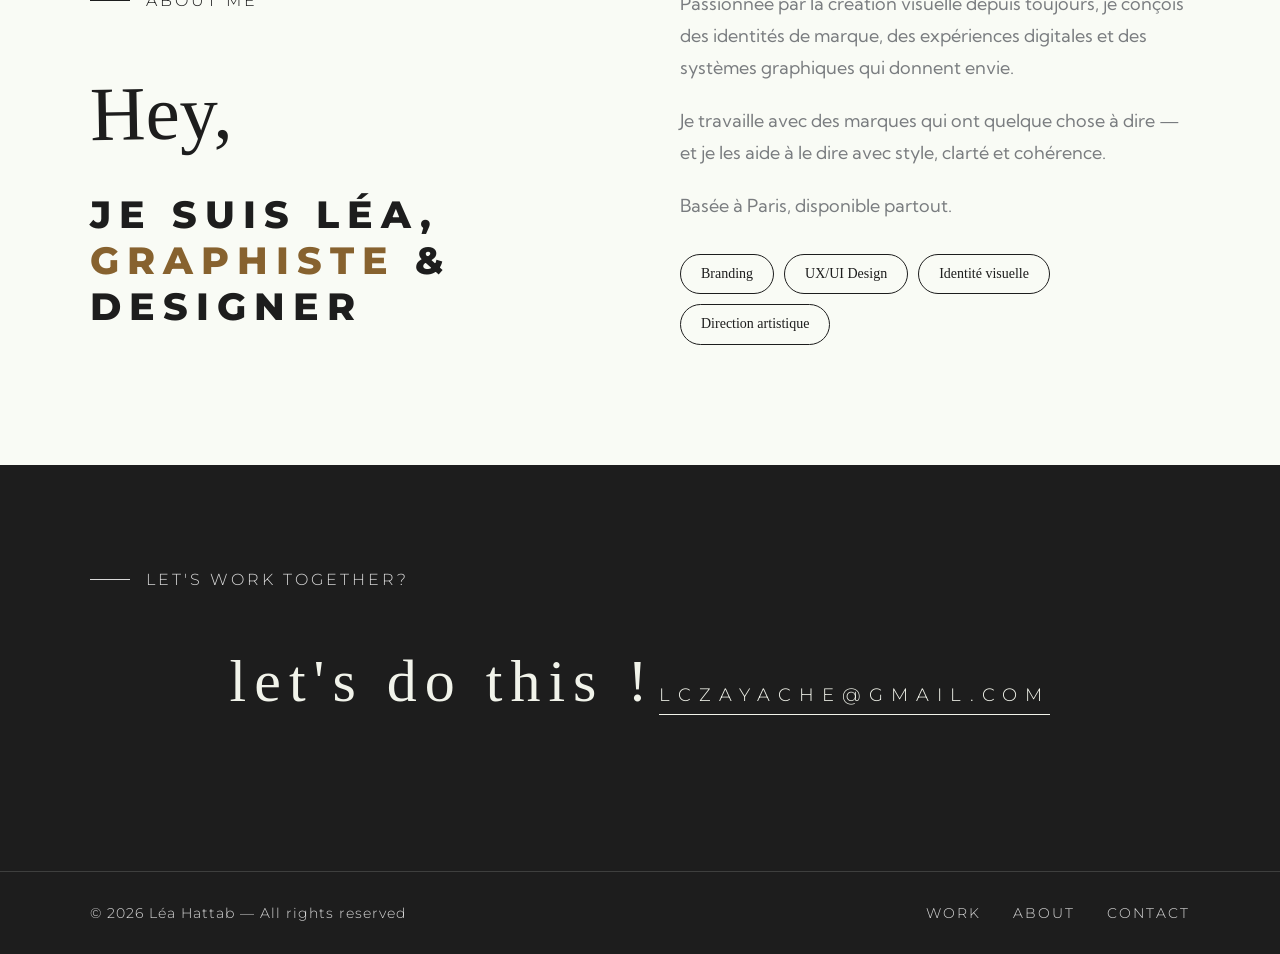
==== commit 5ec790b2: "feat: portfolio Léa Hattab — structure complète fidèle au Figma - index.html : page d'accueil (Hero," ====
--- a/index.html
+++ b/index.html
@@ -1,68 +1,241 @@
 <!DOCTYPE html>
 <html lang="fr">
 <head>
-  <meta charset="UTF-8" />
-  <meta name="viewport" content="width=device-width, initial-scale=1.0" />
-
-  <!-- SEO -->
+  <meta charset="UTF-8">
+  <meta name="viewport" content="width=device-width, initial-scale=1.0">
+
+  <!-- ── SEO ──────────────────────────────────────────────────
+       MODIFIE : le titre et la description de la page         -->
   <title>Léa Hattab — Graphic &amp; UX/UI Designer</title>
-  <meta name="description" content="Portfolio de Léa Hattab, Graphic &amp; UX/UI Designer. Branding, identité visuelle, web design, campagnes digitales." />
-  <meta name="author" content="Léa Hattab" />
-
-  <!-- Open Graph (réseaux sociaux) -->
-  <meta property="og:title" content="Léa Hattab — Graphic &amp; UX/UI Designer" />
-  <meta property="og:description" content="Portfolio de Léa Hattab, Graphic &amp; UX/UI Designer." />
-  <meta property="og:type" content="website" />
-
-  <!-- Favicon -->
-  <link rel="icon" type="image/svg+xml" href="/favicon.svg" />
-
-  <!-- Google Fonts -->
-  <link rel="preconnect" href="https://fonts.googleapis.com" />
-  <link rel="preconnect" href="https://fonts.gstatic.com" crossorigin />
-  <link href="https://fonts.googleapis.com/css2?family=Montserrat:wght@300;400;600;800&family=Kumbh+Sans:wght@300;400;500;600&family=Homemade+Apple&family=Assistant:wght@400;600&display=swap" rel="stylesheet" />
-
-  <!-- Styles -->
-  <link rel="stylesheet" href="/src/styles/main.css" />
+  <meta name="description" content="Portfolio de Léa Hattab, graphiste et designer UX/UI. Identité visuelle, branding, web design.">
+  <meta name="author" content="Léa Hattab">
+  <meta property="og:title" content="Léa Hattab — Graphic &amp; UX/UI Designer">
+  <meta property="og:description" content="Portfolio de Léa Hattab, graphiste et designer UX/UI.">
+  <meta property="og:type" content="website">
+
+  <link rel="stylesheet" href="css/variables.css">
+  <link rel="stylesheet" href="css/main.css">
+  <link rel="stylesheet" href="css/home.css">
 </head>
 <body>
 
-  <!-- Point d'entrée de l'application -->
-  <div id="app">
-    <!-- Chargement initial -->
-    <div style="display:flex;align-items:center;justify-content:center;height:100vh;font-family:'Montserrat',sans-serif;font-weight:300;font-size:16px;letter-spacing:4px;text-transform:uppercase;color:#797c7f;">
-      Chargement...
+  <!-- ══════════════════════════════════════════════════════════
+       HEADER
+       ══════════════════════════════════════════════════════════ -->
+  <header class="header" role="banner">
+    <a href="index.html" class="header__logo" aria-label="Léa Hattab — Accueil">
+      Léa <span>&amp;</span> Hattab
+    </a>
+    <nav aria-label="Navigation principale">
+      <ul class="header__nav">
+        <!-- MODIFIE : les liens du menu -->
+        <li><a href="work.html">Work</a></li>
+        <li><a href="index.html#about">About</a></li>
+        <li><a href="index.html#contact">Contact</a></li>
+      </ul>
+    </nav>
+    <button class="header__burger" aria-label="Ouvrir le menu" aria-expanded="false">
+      <span></span><span></span><span></span>
+    </button>
+  </header>
+
+  <ul class="mobile-nav" aria-label="Navigation mobile">
+    <li><a href="work.html">Work</a></li>
+    <li><a href="index.html#about">About</a></li>
+    <li><a href="index.html#contact">Contact</a></li>
+  </ul>
+
+  <main>
+
+    <!-- ══════════════════════════════════════════════════════
+         SECTION 1 — HERO
+         ══════════════════════════════════════════════════════ -->
+    <section class="hero" aria-label="Présentation">
+      <div class="hero__inner">
+
+        <div class="hero__content">
+          <div class="section-label">
+            <!-- MODIFIE : ton métier -->
+            Graphic &amp; UX/UI Designer
+          </div>
+
+          <h1 class="hero__title" aria-label="Léa Hattab">
+            <!-- MODIFIE : ton prénom et nom -->
+            <span class="line-1">Léa</span>
+            <span class="line-2">Hattab</span>
+          </h1>
+
+          <p class="hero__body">
+            <!-- MODIFIE : ton texte d'accroche -->
+            Je crée des identités visuelles et des expériences digitales qui ont du sens.
+            Du branding au web design, je travaille avec vous pour donner vie à vos idées.
+          </p>
+
+          <div class="hero__buttons">
+            <a href="index.html#contact" class="btn btn--dark">Let's work together?</a>
+            <a href="work.html" class="btn btn--outline">Portfolio</a>
+          </div>
+        </div>
+
+        <!-- Grille d'images droite
+             MODIFIE : remplace les divs par tes vraies images
+             <img src="images/hero-1.jpg" alt="Description de l'image"> -->
+        <div class="hero__images" aria-hidden="true">
+          <div class="hero__img-placeholder"></div>
+          <div class="hero__img-placeholder"></div>
+          <div class="hero__img-placeholder"></div>
+        </div>
+      </div>
+
+      <div class="hero__scroll" aria-hidden="true">Scroll</div>
+    </section>
+
+
+    <!-- ══════════════════════════════════════════════════════
+         SECTION 2 — PROJETS (fond sombre)
+         ══════════════════════════════════════════════════════ -->
+    <section class="projects-section" aria-label="Projets">
+
+      <div class="ticker" aria-hidden="true">
+        <div class="ticker__track">
+          <span class="ticker__text">Branding · UX/UI Design · Identité Visuelle · Motion · Print · Direction Artistique · </span>
+        </div>
+      </div>
+
+      <!-- ─────────────────────────────────────────────────────
+           LISTE DES PROJETS
+           • AJOUTER un projet  → copie un bloc <a> et modifie-le
+           • MASQUER un projet  → ajoute  style="display:none"
+           • CHANGER L'ORDRE   → déplace le bloc <a>
+           ───────────────────────────────────────────────────── -->
+      <nav class="projects-list" aria-label="Liste des projets">
+
+        <a href="projects/chez-suzanne.html" class="projects-list__item animate-on-scroll">
+          <div class="projects-list__left">
+            <span class="projects-list__num" aria-hidden="true">·</span>
+            <span class="projects-list__title">Chez Suzanne</span>
+          </div>
+          <div class="projects-list__right">
+            <span class="projects-list__tag">Branding</span>
+            <span class="projects-list__year">2026</span>
+            <span class="projects-list__arrow" aria-hidden="true">→</span>
+          </div>
+        </a>
+
+        <a href="projects/transformit.html" class="projects-list__item animate-on-scroll delay-1">
+          <div class="projects-list__left">
+            <span class="projects-list__num" aria-hidden="true">·</span>
+            <span class="projects-list__title">TransformIT</span>
+          </div>
+          <div class="projects-list__right">
+            <span class="projects-list__tag">UX/UI Design</span>
+            <span class="projects-list__year">2026</span>
+            <span class="projects-list__arrow" aria-hidden="true">→</span>
+          </div>
+        </a>
+
+        <!-- COPIE CE BLOC POUR AJOUTER UN PROJET :
+        <a href="projects/mon-projet.html" class="projects-list__item animate-on-scroll">
+          <div class="projects-list__left">
+            <span class="projects-list__num" aria-hidden="true">·</span>
+            <span class="projects-list__title">Nom du projet</span>
+          </div>
+          <div class="projects-list__right">
+            <span class="projects-list__tag">Catégorie</span>
+            <span class="projects-list__year">2026</span>
+            <span class="projects-list__arrow" aria-hidden="true">→</span>
+          </div>
+        </a>
+        -->
+
+      </nav>
+    </section>
+
+
+    <!-- ══════════════════════════════════════════════════════
+         SECTION 3 — ABOUT ME
+         ══════════════════════════════════════════════════════ -->
+    <section class="about-section" id="about" aria-label="À propos">
+      <div class="about-section__inner">
+
+        <div>
+          <div class="section-label animate-on-scroll">About me</div>
+          <span class="about-section__greeting" aria-hidden="true">Hey,</span>
+          <h2 class="about-section__title animate-on-scroll">
+            <!-- MODIFIE : ta phrase -->
+            Je suis Léa,<br>
+            <em>Graphiste</em> &amp; Designer
+          </h2>
+        </div>
+
+        <div class="animate-on-scroll">
+          <!-- MODIFIE : ton texte de présentation -->
+          <div class="about-section__text">
+            <p>
+              Passionnée par la création visuelle depuis toujours, je conçois des identités de marque,
+              des expériences digitales et des systèmes graphiques qui donnent envie.
+            </p>
+            <p>
+              Je travaille avec des marques qui ont quelque chose à dire — et je les aide à
+              le dire avec style, clarté et cohérence.
+            </p>
+            <p>Basée à Paris, disponible partout.</p>
+          </div>
+
+          <!-- MODIFIE : tes domaines de compétences -->
+          <div class="about-section__tags">
+            <span class="about-section__tag">Branding</span>
+            <span class="about-section__tag">UX/UI Design</span>
+            <span class="about-section__tag">Identité visuelle</span>
+            <span class="about-section__tag">Direction artistique</span>
+          </div>
+        </div>
+
+      </div>
+    </section>
+
+  </main>
+
+
+  <!-- ══════════════════════════════════════════════════════════
+       FOOTER — Let's work together + Copyright
+       ══════════════════════════════════════════════════════════ -->
+  <footer id="contact">
+
+    <div class="footer-cta">
+      <div class="section-label section-label--light animate-on-scroll">
+        Let's work together?
+      </div>
+
+      <span class="footer-cta__title animate-on-scroll" aria-hidden="true">
+        let's do this !
+      </span>
+
+      <div class="footer-cta__email-wrap animate-on-scroll">
+        <!-- MODIFIE : ton adresse email (aux 2 endroits) -->
+        <a href="mailto:Lczayache@gmail.com" class="footer-cta__email">
+          Lczayache@gmail.com
+        </a>
+      </div>
     </div>
-  </div>
-
-  <!-- Données du site (à modifier dans src/data/) -->
-  <script src="/src/data/siteContent.js"></script>
-  <script src="/src/data/projects.js"></script>
-
-  <!-- Composants -->
-  <script src="/src/components/header.js"></script>
-  <script src="/src/components/footer.js"></script>
-
-  <!-- Pages -->
-  <script src="/src/pages/home.js"></script>
-  <script src="/src/pages/work.js"></script>
-  <script src="/src/pages/project.js"></script>
-
-  <!-- Application principale (routeur) -->
-  <script>
-    // GitHub Pages SPA : restaure l'URL depuis la redirection 404
-    (function() {
-      var params = new URLSearchParams(window.location.search);
-      var redirect = params.get('redirect');
-      if (redirect) {
-        params.delete('redirect');
-        var search = params.toString();
-        var url = redirect + (search ? '?' + search : '') + window.location.hash;
-        window.history.replaceState(null, '', url);
-      }
-    })();
-  </script>
-  <script src="/src/app.js"></script>
-
+
+    <div class="footer-bar">
+      <!-- MODIFIE : le copyright -->
+      <p class="footer-bar__copy">© 2026 Léa Hattab — All rights reserved</p>
+      <nav aria-label="Navigation footer">
+        <ul class="footer-bar__nav">
+          <li><a href="work.html">Work</a></li>
+          <li><a href="index.html#about">About</a></li>
+          <li><a href="index.html#contact">Contact</a></li>
+        </ul>
+      </nav>
+    </div>
+
+  </footer>
+
+  <button class="back-to-top" aria-label="Retourner en haut de la page">↑</button>
+
+  <script src="js/main.js"></script>
+  <script src="js/animations.js"></script>
 </body>
 </html>
--- a/css/variables.css
+++ b/css/variables.css
@@ -0,0 +1,52 @@
+/* ============================================================
+   VARIABLES — Léa Hattab Portfolio
+   Tu peux modifier les couleurs, polices et espacements ici.
+   Toutes les pages du site utilisent ces variables automatiquement.
+   ============================================================ */
+
+@import url('https://fonts.googleapis.com/css2?family=Montserrat:wght@300;400;500;600;700;800;900&family=Homemade+Apple&family=Kumbh+Sans:wght@400;600&family=Assistant:wght@400;600&display=swap');
+
+:root {
+
+  /* ── COULEURS PRINCIPALES ─────────────────────────────────
+     Modifie ces valeurs pour changer les couleurs du site.   */
+
+  --bg-light:      #f1f3ea;  /* Fond principal (vert crème très doux)      */
+  --bg-off-white:  #f9fbf5;  /* Fond secondaire (blanc cassé légèrement vert) */
+  --bg-warm:       #f1ece0;  /* Fond beige chaud (sections projets)        */
+  --bg-dark:       #1d1d1d;  /* Fond sombre (sections noires)              */
+
+  --text-dark:        #1d1d1d;  /* Texte principal                        */
+  --text-light:       #f1f3ea;  /* Texte sur fond sombre                  */
+  --text-muted-light: #d9d9d9;  /* Texte gris doux sur fond sombre        */
+  --text-grey:        #797c7f;  /* Corps de texte gris sur fond clair      */
+  --accent-brown:     #87622f;  /* Accent or/brun (mots clés dans titres) */
+
+  --grey-mid:   #9099a2;  /* Gris moyen (placeholders images)             */
+  --grey-light: #c5c7c1;  /* Gris clair (placeholders images)             */
+
+  /* ── TYPOGRAPHIES ─────────────────────────────────────────
+     Modifie ici les polices du site.                         */
+
+  --font-main:    'Montserrat', sans-serif;       /* Titres, navigation    */
+  --font-cursive: 'Homemade Apple', cursive;      /* Accents cursifs       */
+  --font-body:    'Kumbh Sans', sans-serif;       /* Corps de texte        */
+  --font-cta:     'Assistant', sans-serif;        /* Boutons CTA           */
+
+  /* ── ESPACEMENTS ─────────────────────────────────────────
+     Les marges et paddings généraux.                         */
+
+  --side-margin:    clamp(40px, 7vw, 128px);   /* Marges latérales         */
+  --section-pad:    clamp(60px, 8vw, 120px);   /* Padding vertical sections */
+  --header-height:  78px;                       /* Hauteur du header        */
+
+  /* ── BOUTONS & FORMES ─────────────────────────────────────ó */
+
+  --radius-btn:  30px;  /* Rayon des boutons                              */
+  --radius-card: 5px;   /* Rayon des cartes                               */
+
+  /* ── TRANSITIONS ──────────────────────────────────────────ó */
+
+  --transition: 0.3s ease;
+  --transition-slow: 0.6s ease;
+}
--- a/css/main.css
+++ b/css/main.css
@@ -0,0 +1,420 @@
+/* ============================================================
+   MAIN.CSS — Styles partagés (header, footer, boutons, etc.)
+   Tu n'as pas besoin de modifier ce fichier.
+   ============================================================ */
+
+/* ── RESET & BASE ──────────────────────────────────────────── */
+
+*, *::before, *::after {
+  box-sizing: border-box;
+  margin: 0;
+  padding: 0;
+}
+
+html {
+  scroll-behavior: smooth;
+  font-size: 16px;
+}
+
+body {
+  font-family: var(--font-body);
+  background: var(--bg-light);
+  color: var(--text-dark);
+  line-height: 1.6;
+  overflow-x: hidden;
+}
+
+img {
+  max-width: 100%;
+  display: block;
+}
+
+a {
+  color: inherit;
+  text-decoration: none;
+}
+
+/* ── HEADER ────────────────────────────────────────────────── */
+
+.header {
+  position: fixed;
+  top: 0;
+  left: 0;
+  width: 100%;
+  height: var(--header-height);
+  background: var(--bg-light);
+  z-index: 100;
+  display: flex;
+  align-items: center;
+  justify-content: space-between;
+  padding: 0 var(--side-margin);
+  border-bottom: 1px solid rgba(29, 29, 29, 0.15);
+  transition: background var(--transition);
+}
+
+.header__logo {
+  font-family: var(--font-main);
+  font-weight: 800;
+  font-size: 14px;
+  letter-spacing: 3px;
+  text-transform: uppercase;
+  color: var(--text-dark);
+  display: flex;
+  align-items: center;
+  gap: 4px;
+}
+
+.header__logo span {
+  font-family: var(--font-cursive);
+  font-size: 13px;
+  letter-spacing: 0;
+  text-transform: none;
+  color: var(--accent-brown);
+}
+
+.header__nav {
+  display: flex;
+  align-items: center;
+  gap: 40px;
+  list-style: none;
+}
+
+.header__nav a {
+  font-family: var(--font-main);
+  font-weight: 300;
+  font-size: 16px;
+  letter-spacing: 2px;
+  text-transform: uppercase;
+  color: var(--text-dark);
+  transition: opacity var(--transition);
+  position: relative;
+}
+
+.header__nav a::after {
+  content: '';
+  position: absolute;
+  bottom: -2px;
+  left: 0;
+  width: 0;
+  height: 1px;
+  background: var(--text-dark);
+  transition: width var(--transition);
+}
+
+.header__nav a:hover::after,
+.header__nav a.active::after {
+  width: 100%;
+}
+
+/* ── HAMBURGER (mobile) ─────────────────────────────────────── */
+
+.header__burger {
+  display: none;
+  flex-direction: column;
+  gap: 5px;
+  cursor: pointer;
+  background: none;
+  border: none;
+  padding: 4px;
+}
+
+.header__burger span {
+  display: block;
+  width: 24px;
+  height: 1px;
+  background: var(--text-dark);
+  transition: var(--transition);
+}
+
+/* ── MOBILE NAV ─────────────────────────────────────────────── */
+
+.mobile-nav {
+  display: none;
+  position: fixed;
+  top: var(--header-height);
+  left: 0;
+  width: 100%;
+  background: var(--bg-light);
+  flex-direction: column;
+  padding: 32px var(--side-margin);
+  gap: 28px;
+  border-bottom: 1px solid rgba(29, 29, 29, 0.15);
+  z-index: 99;
+  list-style: none;
+}
+
+.mobile-nav a {
+  font-family: var(--font-main);
+  font-weight: 300;
+  font-size: 20px;
+  letter-spacing: 3px;
+  text-transform: uppercase;
+  color: var(--text-dark);
+}
+
+.mobile-nav.is-open {
+  display: flex;
+}
+
+/* ── SÉPARATEUR LIGNE ───────────────────────────────────────── */
+
+.separator {
+  width: 100%;
+  height: 1px;
+  background: rgba(29, 29, 29, 0.15);
+}
+
+.separator--light {
+  background: rgba(249, 251, 245, 0.2);
+}
+
+/* ── LABEL DE SECTION ───────────────────────────────────────── */
+/* Format : [ligne 40px] [TEXTE EN MAJUSCULES]                   */
+
+.section-label {
+  display: flex;
+  align-items: center;
+  gap: 16px;
+  font-family: var(--font-main);
+  font-weight: 300;
+  font-size: 16px;
+  letter-spacing: 3px;
+  text-transform: uppercase;
+  color: var(--text-dark);
+  margin-bottom: 40px;
+}
+
+.section-label::before {
+  content: '';
+  display: block;
+  width: 40px;
+  height: 1px;
+  background: currentColor;
+  flex-shrink: 0;
+}
+
+.section-label--light {
+  color: var(--text-muted-light);
+}
+
+/* ── BOUTONS ────────────────────────────────────────────────── */
+
+.btn {
+  display: inline-flex;
+  align-items: center;
+  justify-content: center;
+  height: 54px;
+  padding: 0 32px;
+  border-radius: var(--radius-btn);
+  font-size: 16px;
+  cursor: pointer;
+  transition: all var(--transition);
+  white-space: nowrap;
+  border: 2px solid transparent;
+}
+
+.btn--dark {
+  background: var(--bg-dark);
+  color: #fff;
+  font-family: var(--font-cta);
+  font-weight: 400;
+  border-color: var(--bg-dark);
+}
+
+.btn--dark:hover {
+  background: transparent;
+  color: var(--text-dark);
+}
+
+.btn--outline {
+  background: transparent;
+  color: var(--text-dark);
+  font-family: var(--font-cursive);
+  font-size: 18px;
+  border-color: var(--text-dark);
+}
+
+.btn--outline:hover {
+  background: var(--bg-dark);
+  color: #fff;
+  border-color: var(--bg-dark);
+}
+
+.btn--outline-light {
+  background: transparent;
+  color: var(--text-light);
+  font-family: var(--font-cursive);
+  font-size: 18px;
+  border-color: var(--text-light);
+}
+
+.btn--outline-light:hover {
+  background: var(--text-light);
+  color: var(--bg-dark);
+}
+
+.btn--small {
+  height: 36px;
+  padding: 0 20px;
+  font-size: 14px;
+  border-radius: 26px;
+}
+
+/* ── FOOTER ─────────────────────────────────────────────────── */
+
+.footer-cta {
+  background: var(--bg-dark);
+  padding: var(--section-pad) var(--side-margin);
+  text-align: center;
+}
+
+.footer-cta__label {
+  color: var(--text-muted-light);
+  margin-bottom: 24px;
+}
+
+.footer-cta__title {
+  font-family: var(--font-cursive);
+  font-size: clamp(36px, 5vw, 60px);
+  color: var(--text-light);
+  letter-spacing: 8px;
+  display: block;
+  margin-bottom: 40px;
+  transform: rotate(-0.9deg);
+  display: inline-block;
+}
+
+.footer-cta__email-wrap {
+  display: inline-flex;
+  flex-direction: column;
+  align-items: center;
+  gap: 8px;
+}
+
+.footer-cta__email {
+  font-family: var(--font-main);
+  font-weight: 300;
+  font-size: clamp(14px, 2vw, 18px);
+  letter-spacing: 8px;
+  color: var(--text-light);
+  text-transform: uppercase;
+  text-decoration: none;
+  border-bottom: 1px solid var(--text-light);
+  padding-bottom: 4px;
+  transition: opacity var(--transition);
+}
+
+.footer-cta__email:hover {
+  opacity: 0.6;
+}
+
+.footer-bar {
+  background: var(--bg-dark);
+  padding: 28px var(--side-margin);
+  display: flex;
+  align-items: center;
+  justify-content: space-between;
+  border-top: 1px solid rgba(249, 251, 245, 0.15);
+}
+
+.footer-bar__copy {
+  font-family: var(--font-main);
+  font-weight: 300;
+  font-size: 14px;
+  color: var(--text-muted-light);
+  letter-spacing: 1px;
+}
+
+.footer-bar__nav {
+  display: flex;
+  gap: 32px;
+  list-style: none;
+}
+
+.footer-bar__nav a {
+  font-family: var(--font-main);
+  font-weight: 300;
+  font-size: 14px;
+  letter-spacing: 2px;
+  text-transform: uppercase;
+  color: var(--text-muted-light);
+  transition: color var(--transition);
+}
+
+.footer-bar__nav a:hover {
+  color: var(--text-light);
+}
+
+/* ── ANIMATIONS AU SCROLL ───────────────────────────────────── */
+
+.animate-on-scroll {
+  opacity: 0;
+  transform: translateY(30px);
+  transition: opacity 0.7s ease, transform 0.7s ease;
+}
+
+.animate-on-scroll.is-visible {
+  opacity: 1;
+  transform: translateY(0);
+}
+
+.animate-on-scroll.delay-1 { transition-delay: 0.1s; }
+.animate-on-scroll.delay-2 { transition-delay: 0.2s; }
+.animate-on-scroll.delay-3 { transition-delay: 0.3s; }
+.animate-on-scroll.delay-4 { transition-delay: 0.4s; }
+
+/* ── BACK TO TOP ────────────────────────────────────────────── */
+
+.back-to-top {
+  position: fixed;
+  bottom: 32px;
+  right: 32px;
+  width: 44px;
+  height: 44px;
+  border-radius: 50%;
+  background: var(--bg-dark);
+  color: var(--text-light);
+  border: none;
+  cursor: pointer;
+  display: flex;
+  align-items: center;
+  justify-content: center;
+  font-size: 18px;
+  opacity: 0;
+  visibility: hidden;
+  transition: all var(--transition);
+  z-index: 50;
+}
+
+.back-to-top.is-visible {
+  opacity: 1;
+  visibility: visible;
+}
+
+.back-to-top:hover {
+  background: var(--accent-brown);
+}
+
+/* ── RESPONSIVE ─────────────────────────────────────────────── */
+
+@media (max-width: 768px) {
+  .header__nav { display: none; }
+  .header__burger { display: flex; }
+
+  .footer-bar {
+    flex-direction: column;
+    gap: 20px;
+    text-align: center;
+  }
+
+  .footer-bar__nav {
+    gap: 20px;
+  }
+}
+
+@media (max-width: 480px) {
+  .footer-bar__nav {
+    flex-wrap: wrap;
+    justify-content: center;
+  }
+}
--- a/css/home.css
+++ b/css/home.css
@@ -0,0 +1,397 @@
+/* ============================================================
+   HOME.CSS — Styles de la page d'accueil (index.html)
+   ============================================================ */
+
+/* ── HERO ───────────────────────────────────────────────────── */
+
+.hero {
+  min-height: calc(100vh - var(--header-height));
+  margin-top: var(--header-height);
+  background: var(--bg-light);
+  display: flex;
+  align-items: center;
+  padding: var(--section-pad) var(--side-margin);
+  position: relative;
+  overflow: hidden;
+}
+
+.hero__inner {
+  display: grid;
+  grid-template-columns: 55fr 45fr;
+  gap: 60px;
+  align-items: center;
+  width: 100%;
+  max-width: 1800px;
+}
+
+.hero__content {
+  display: flex;
+  flex-direction: column;
+  gap: 32px;
+}
+
+.hero__title {
+  font-family: var(--font-main);
+  font-weight: 800;
+  font-size: clamp(60px, 8vw, 100px);
+  text-transform: uppercase;
+  letter-spacing: 20px;
+  line-height: 1.05;
+  margin-top: 8px;
+}
+
+.hero__title .line-1 {
+  color: rgba(0, 0, 0, 0.9);
+  display: block;
+}
+
+.hero__title .line-2 {
+  color: rgba(0, 0, 0, 0.7);
+  display: block;
+}
+
+.hero__body {
+  font-family: var(--font-body);
+  font-size: 18px;
+  color: var(--text-grey);
+  line-height: 1.7;
+  max-width: 530px;
+}
+
+.hero__buttons {
+  display: flex;
+  gap: 16px;
+  flex-wrap: wrap;
+}
+
+.hero__scroll {
+  position: absolute;
+  right: var(--side-margin);
+  top: 50%;
+  transform: translateY(-50%);
+  writing-mode: vertical-rl;
+  text-orientation: mixed;
+  transform: translateY(-50%) rotate(180deg);
+  font-family: var(--font-main);
+  font-weight: 300;
+  font-size: 14px;
+  letter-spacing: 4px;
+  text-transform: uppercase;
+  color: var(--text-dark);
+  display: flex;
+  align-items: center;
+  gap: 12px;
+  opacity: 0.5;
+}
+
+.hero__scroll::before {
+  content: '';
+  display: block;
+  width: 1px;
+  height: 60px;
+  background: var(--text-dark);
+}
+
+/* ── HERO IMAGE GRID ────────────────────────────────────────── */
+
+.hero__images {
+  display: grid;
+  grid-template-columns: 1fr 1fr;
+  grid-template-rows: auto auto;
+  gap: 8px;
+  height: clamp(400px, 55vh, 680px);
+}
+
+.hero__img-placeholder {
+  border-radius: 2px;
+  overflow: hidden;
+}
+
+.hero__img-placeholder img {
+  width: 100%;
+  height: 100%;
+  object-fit: cover;
+}
+
+/* Placeholder colors before real images */
+.hero__img-placeholder:nth-child(1) {
+  background: var(--grey-mid);
+  grid-row: span 2;
+}
+
+.hero__img-placeholder:nth-child(2) {
+  background: var(--grey-light);
+}
+
+.hero__img-placeholder:nth-child(3) {
+  background: #d9d9d9;
+}
+
+.hero__img-placeholder:nth-child(4) {
+  background: var(--grey-mid);
+  grid-column: span 2;
+  display: none; /* masqué si seulement 3 images */
+}
+
+/* ── PROJECTS SECTION ───────────────────────────────────────── */
+
+.projects-section {
+  background: var(--bg-dark);
+  padding: var(--section-pad) 0;
+  overflow: hidden;
+}
+
+/* Ticker défilant */
+.ticker {
+  overflow: hidden;
+  border-top: 1px solid rgba(249, 251, 245, 0.1);
+  border-bottom: 1px solid rgba(249, 251, 245, 0.1);
+  padding: 16px 0;
+  margin-bottom: 0;
+}
+
+.ticker__track {
+  display: flex;
+  gap: 0;
+  white-space: nowrap;
+  animation: ticker 25s linear infinite;
+}
+
+.ticker__text {
+  font-family: var(--font-main);
+  font-weight: 800;
+  font-size: clamp(32px, 4vw, 52px);
+  color: rgba(249, 251, 245, 0.08);
+  letter-spacing: 8px;
+  text-transform: uppercase;
+  padding-right: 60px;
+  flex-shrink: 0;
+}
+
+@keyframes ticker {
+  from { transform: translateX(0); }
+  to   { transform: translateX(-50%); }
+}
+
+/* Liste des projets */
+.projects-list {
+  padding: 0 var(--side-margin);
+  margin-top: 60px;
+}
+
+.projects-list__item {
+  display: flex;
+  align-items: center;
+  justify-content: space-between;
+  padding: 28px 0;
+  border-bottom: 1px solid rgba(249, 251, 245, 0.1);
+  cursor: pointer;
+  text-decoration: none;
+  gap: 24px;
+  transition: all var(--transition);
+  position: relative;
+}
+
+.projects-list__item:first-child {
+  border-top: 1px solid rgba(249, 251, 245, 0.1);
+}
+
+.projects-list__item:hover .projects-list__title {
+  color: var(--text-light);
+  padding-left: 12px;
+}
+
+.projects-list__item:hover .projects-list__num {
+  color: var(--accent-brown);
+}
+
+.projects-list__left {
+  display: flex;
+  align-items: center;
+  gap: 32px;
+  flex: 1;
+  min-width: 0;
+}
+
+.projects-list__num {
+  font-family: var(--font-main);
+  font-weight: 300;
+  font-size: 14px;
+  letter-spacing: 2px;
+  color: var(--text-muted-light);
+  opacity: 0.5;
+  width: 20px;
+  flex-shrink: 0;
+  transition: color var(--transition);
+}
+
+.projects-list__title {
+  font-family: var(--font-main);
+  font-weight: 300;
+  font-size: clamp(20px, 2.5vw, 28px);
+  color: var(--text-muted-light);
+  letter-spacing: 2px;
+  transition: all var(--transition);
+  white-space: nowrap;
+  overflow: hidden;
+  text-overflow: ellipsis;
+}
+
+.projects-list__right {
+  display: flex;
+  align-items: center;
+  gap: 24px;
+  flex-shrink: 0;
+}
+
+.projects-list__tag {
+  font-family: var(--font-main);
+  font-weight: 300;
+  font-size: 13px;
+  letter-spacing: 2px;
+  text-transform: uppercase;
+  color: var(--text-muted-light);
+  opacity: 0.5;
+}
+
+.projects-list__year {
+  font-family: var(--font-main);
+  font-weight: 300;
+  font-size: 13px;
+  letter-spacing: 2px;
+  color: var(--text-muted-light);
+  opacity: 0.4;
+}
+
+.projects-list__arrow {
+  font-size: 18px;
+  color: var(--text-muted-light);
+  opacity: 0;
+  transform: translateX(-8px);
+  transition: all var(--transition);
+}
+
+.projects-list__item:hover .projects-list__arrow {
+  opacity: 0.6;
+  transform: translateX(0);
+}
+
+/* ── ABOUT SECTION ──────────────────────────────────────────── */
+
+.about-section {
+  background: var(--bg-off-white);
+  padding: var(--section-pad) var(--side-margin);
+}
+
+.about-section__inner {
+  display: grid;
+  grid-template-columns: 1fr 1fr;
+  gap: 80px;
+  align-items: start;
+  max-width: 1400px;
+}
+
+.about-section__greeting {
+  font-family: var(--font-cursive);
+  font-size: clamp(50px, 6vw, 80px);
+  color: var(--text-dark);
+  display: block;
+  margin-bottom: 16px;
+  transform: rotate(-1deg);
+  display: inline-block;
+}
+
+.about-section__title {
+  font-family: var(--font-main);
+  font-weight: 800;
+  font-size: clamp(24px, 3vw, 40px);
+  letter-spacing: 8px;
+  text-transform: uppercase;
+  color: var(--text-dark);
+  line-height: 1.2;
+  margin-bottom: 32px;
+}
+
+.about-section__title em {
+  color: var(--accent-brown);
+  font-style: normal;
+}
+
+.about-section__text {
+  font-family: var(--font-body);
+  font-size: 18px;
+  color: var(--text-grey);
+  line-height: 1.8;
+}
+
+.about-section__text p + p {
+  margin-top: 20px;
+}
+
+.about-section__tags {
+  display: flex;
+  flex-wrap: wrap;
+  gap: 10px;
+  margin-top: 32px;
+}
+
+.about-section__tag {
+  font-family: var(--font-cursive);
+  font-size: 14px;
+  padding: 8px 20px;
+  border: 1px solid var(--text-dark);
+  border-radius: 26px;
+  color: var(--text-dark);
+}
+
+/* ── RESPONSIVE ─────────────────────────────────────────────── */
+
+@media (max-width: 1024px) {
+  .hero__inner {
+    grid-template-columns: 1fr;
+    gap: 48px;
+  }
+
+  .hero__images {
+    height: 300px;
+  }
+
+  .hero__scroll {
+    display: none;
+  }
+
+  .about-section__inner {
+    grid-template-columns: 1fr;
+    gap: 40px;
+  }
+}
+
+@media (max-width: 768px) {
+  .hero__title {
+    letter-spacing: 10px;
+  }
+
+  .hero__buttons {
+    flex-direction: column;
+    align-items: flex-start;
+  }
+
+  .projects-list__right {
+    display: none;
+  }
+
+  .projects-list__title {
+    font-size: 18px;
+  }
+}
+
+@media (max-width: 480px) {
+  .hero__images {
+    grid-template-columns: 1fr 1fr;
+    height: 220px;
+  }
+
+  .hero__img-placeholder:nth-child(1) {
+    grid-row: span 1;
+  }
+}
